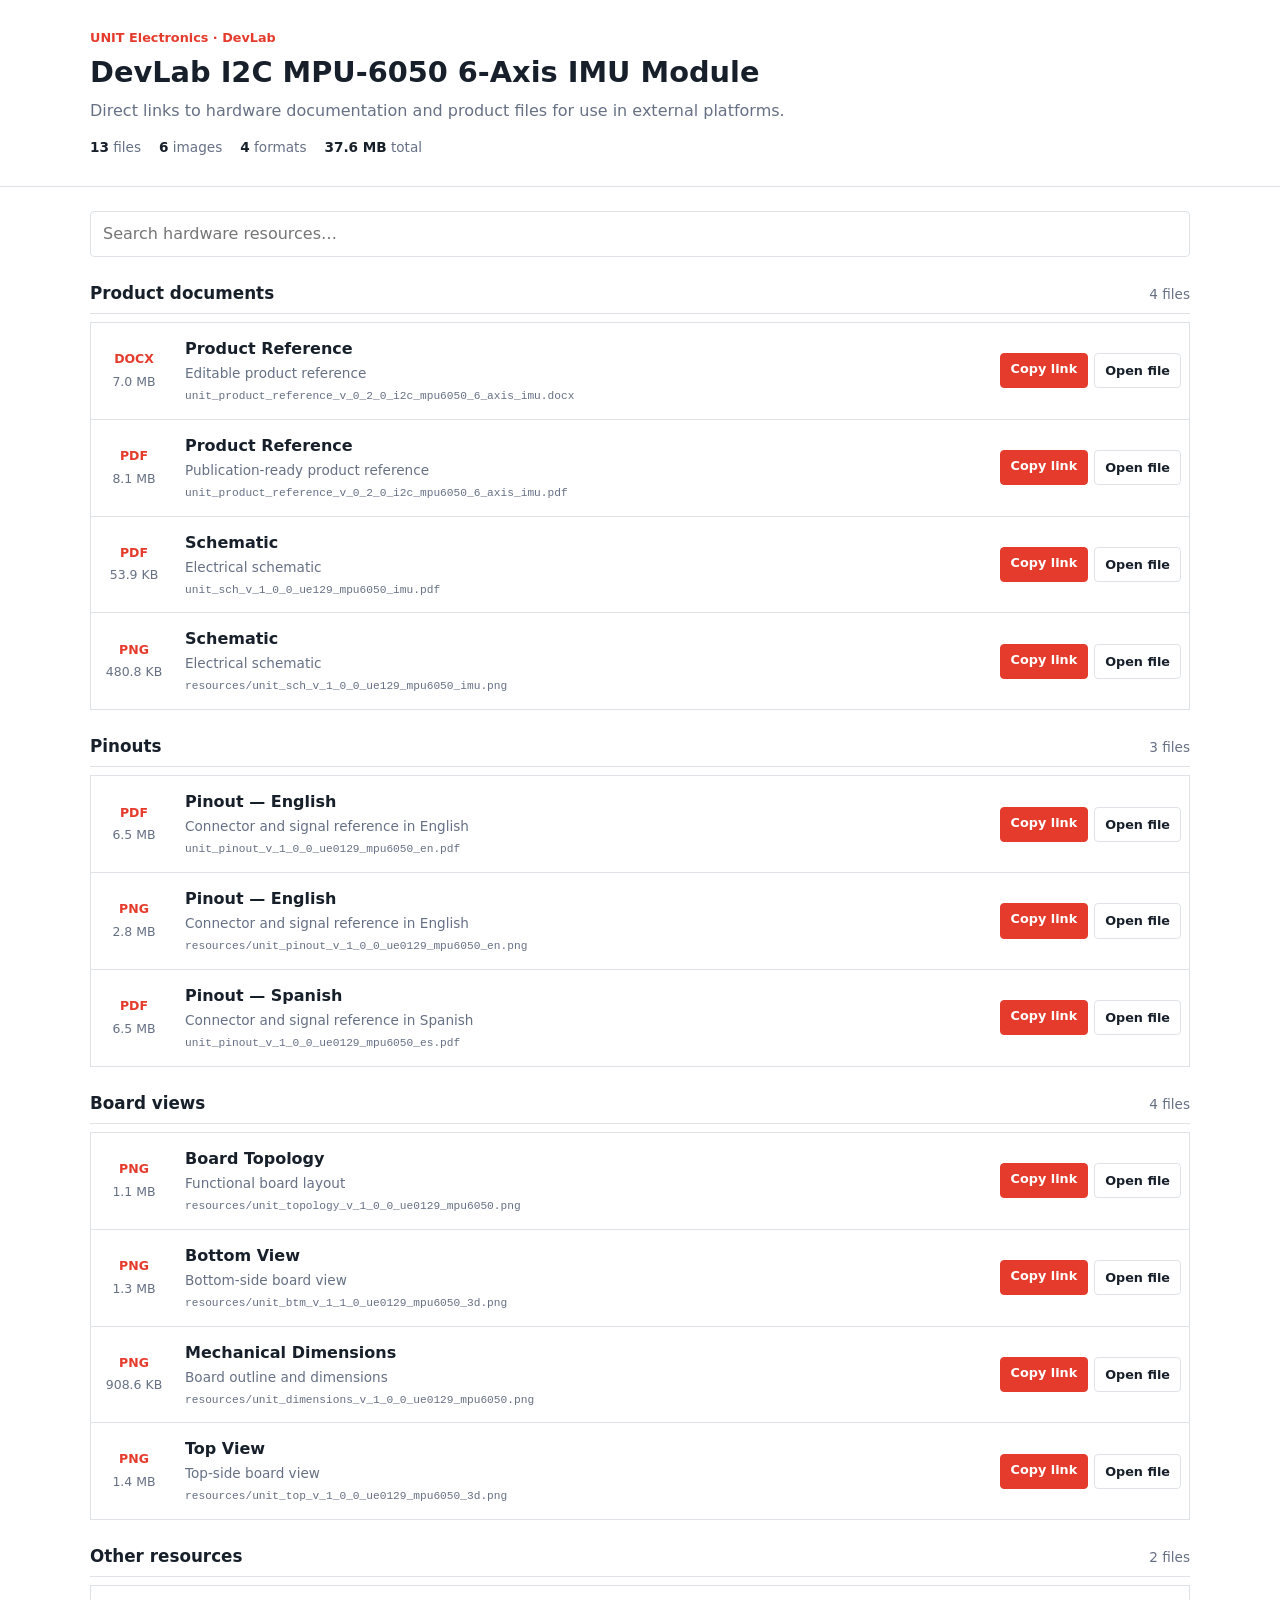
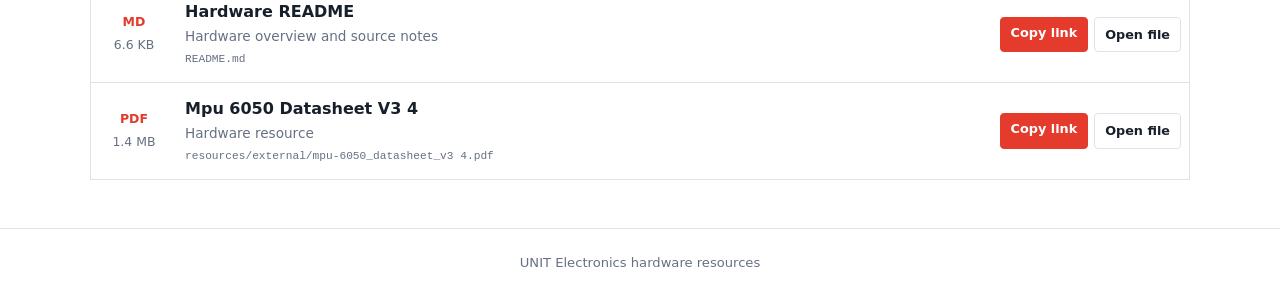
==== docs/index.html @ fb1d8a58 "Auto-update hardware documentation [skip ci]" ====
<!DOCTYPE html>
<html lang="en">
<head>
  <base href="hardware/">
  <meta charset="UTF-8">
  <meta name="viewport" content="width=device-width, initial-scale=1.0">
  <meta name="description" content="DevLab I2C MPU-6050 6-Axis IMU Module hardware documentation and downloads">
  <title>DevLab I2C MPU-6050 6-Axis IMU Module | Hardware Resources</title>
  <style>
    :root {
      --ink: #17202a;
      --muted: #667085;
      --line: #dfe3e8;
      --brand: #e53b2c;
    }
    * { box-sizing: border-box; }
    body {
      margin: 0;
      color: var(--ink);
      font: 16px/1.5 Inter, ui-sans-serif, system-ui, -apple-system, sans-serif;
    }
    .site-header { border-bottom: 1px solid var(--line); }
    .header-content, main {
      width: min(1100px, calc(100% - 32px));
      margin: 0 auto;
    }
    .header-content { padding: 28px 0; }
    .eyebrow {
      margin: 0 0 4px;
      color: var(--brand);
      font-size: .8rem;
      font-weight: 700;
    }
    h1 { margin: 0; font-size: 1.8rem; }
    .subtitle { margin: 5px 0 0; color: var(--muted); }
    .summary {
      display: flex;
      flex-wrap: wrap;
      gap: 18px;
      margin-top: 14px;
      color: var(--muted);
      font-size: .85rem;
    }
    .summary strong { color: var(--ink); }
    main { padding: 24px 0 48px; }
    .toolbar { margin-bottom: 24px; }
    .search {
      width: 100%;
      padding: 10px 12px;
      border: 1px solid var(--line);
      border-radius: 4px;
      color: var(--ink);
      font: inherit;
    }
    .search:focus { outline: 2px solid #f6c4bf; border-color: var(--brand); }
    .resource-section { margin-top: 24px; }
    .section-heading {
      display: flex;
      align-items: baseline;
      justify-content: space-between;
      margin-bottom: 8px;
      border-bottom: 1px solid var(--line);
    }
    .section-heading h2 { margin: 0 0 7px; font-size: 1.05rem; }
    .section-heading span { color: var(--muted); font-size: .85rem; }
    .resource-list { border-top: 1px solid var(--line); }
    .resource-item {
      display: grid;
      grid-template-columns: 70px minmax(0, 1fr) auto;
      align-items: center;
      gap: 16px;
      padding: 14px 8px;
      border: 1px solid var(--line);
      border-top: 0;
    }
    .file-meta { display: grid; gap: 4px; text-align: center; }
    .file-type {
      color: var(--brand);
      font-size: .78rem;
    }
    .file-size { color: var(--muted); font-size: .78rem; }
    .resource-details { min-width: 0; }
    .resource-item h3 { margin: 0; font-size: 1rem; }
    .resource-item p {
      display: inline;
      margin: 0 8px 0 0;
      color: var(--muted);
      font-size: .85rem;
    }
    .resource-item code {
      display: block;
      overflow: hidden;
      margin-top: 3px;
      color: var(--muted);
      font-size: .7rem;
      text-overflow: ellipsis;
      white-space: nowrap;
    }
    .actions { display: flex; gap: 6px; }
    .button {
      display: inline-flex;
      justify-content: center;
      padding: 7px 10px;
      border: 1px solid var(--line);
      border-radius: 4px;
      color: var(--ink);
      background: #fff;
      cursor: pointer;
      text-decoration: none;
      font-size: .8rem;
      font-weight: 600;
      font-family: inherit;
    }
    .button:hover { border-color: #aeb4bd; }
    .button.primary { color: #fff; border-color: var(--brand); background: var(--brand); }
    .empty-state { display: none; padding: 32px 0; color: var(--muted); text-align: center; }
    footer { padding: 24px 16px; border-top: 1px solid var(--line); color: var(--muted); text-align: center; font-size: .82rem; }
    [hidden] { display: none !important; }
    .visually-hidden {
      position: absolute;
      width: 1px;
      height: 1px;
      padding: 0;
      margin: -1px;
      overflow: hidden;
      clip: rect(0, 0, 0, 0);
      white-space: nowrap;
      border: 0;
    }
    @media (max-width: 680px) {
      .resource-item { grid-template-columns: 52px minmax(0, 1fr); }
      .actions { grid-column: 1 / -1; padding-left: 68px; }
    }
  </style>
</head>
<body>
  <header class="site-header">
    <div class="header-content">
      <p class="eyebrow">UNIT Electronics · DevLab</p>
      <h1>DevLab I2C MPU-6050 6-Axis IMU Module</h1>
      <p class="subtitle">Direct links to hardware documentation and product files for use in external platforms.</p>
      <div class="summary" aria-label="Resource summary">
        <span><strong>13</strong> files</span>
        <span><strong>6</strong> images</span>
        <span><strong>4</strong> formats</span>
        <span><strong>37.6 MB</strong> total</span>
      </div>
    </div>
  </header>
  <main>
    <div class="toolbar">
      <label for="resource-search" class="visually-hidden">Search hardware resources</label>
      <input id="resource-search" class="search" type="search" placeholder="Search hardware resources…" autocomplete="off">
    </div>

      <section class="resource-section">
        <div class="section-heading">
          <h2>Product documents</h2>
          <span>4 files</span>
        </div>
        <div class="resource-list">
        <article class="resource-item" data-search="product reference unit_product_reference_v_0_2_0_i2c_mpu6050_6_axis_imu.docx editable product reference">
          <div class="file-meta">
            <strong class="file-type">DOCX</strong>
            <span class="file-size">7.0 MB</span>
          </div>
          <div class="resource-details">
            <h3>Product Reference</h3>
            <p>Editable product reference</p>
            <code title="unit_product_reference_v_0_2_0_i2c_mpu6050_6_axis_imu.docx">unit_product_reference_v_0_2_0_i2c_mpu6050_6_axis_imu.docx</code>
          </div>
          <div class="actions">
            <button class="button primary copy-link" type="button" data-url="unit_product_reference_v_0_2_0_i2c_mpu6050_6_axis_imu.docx">Copy link</button>
            <a class="button" href="unit_product_reference_v_0_2_0_i2c_mpu6050_6_axis_imu.docx" target="_blank" rel="noopener">Open file</a>
          </div>
        </article>

        <article class="resource-item" data-search="product reference unit_product_reference_v_0_2_0_i2c_mpu6050_6_axis_imu.pdf publication-ready product reference">
          <div class="file-meta">
            <strong class="file-type">PDF</strong>
            <span class="file-size">8.1 MB</span>
          </div>
          <div class="resource-details">
            <h3>Product Reference</h3>
            <p>Publication-ready product reference</p>
            <code title="unit_product_reference_v_0_2_0_i2c_mpu6050_6_axis_imu.pdf">unit_product_reference_v_0_2_0_i2c_mpu6050_6_axis_imu.pdf</code>
          </div>
          <div class="actions">
            <button class="button primary copy-link" type="button" data-url="unit_product_reference_v_0_2_0_i2c_mpu6050_6_axis_imu.pdf">Copy link</button>
            <a class="button" href="unit_product_reference_v_0_2_0_i2c_mpu6050_6_axis_imu.pdf" target="_blank" rel="noopener">Open file</a>
          </div>
        </article>

        <article class="resource-item" data-search="schematic unit_sch_v_1_0_0_ue129_mpu6050_imu.pdf electrical schematic">
          <div class="file-meta">
            <strong class="file-type">PDF</strong>
            <span class="file-size">53.9 KB</span>
          </div>
          <div class="resource-details">
            <h3>Schematic</h3>
            <p>Electrical schematic</p>
            <code title="unit_sch_v_1_0_0_ue129_mpu6050_imu.pdf">unit_sch_v_1_0_0_ue129_mpu6050_imu.pdf</code>
          </div>
          <div class="actions">
            <button class="button primary copy-link" type="button" data-url="unit_sch_v_1_0_0_ue129_mpu6050_imu.pdf">Copy link</button>
            <a class="button" href="unit_sch_v_1_0_0_ue129_mpu6050_imu.pdf" target="_blank" rel="noopener">Open file</a>
          </div>
        </article>

        <article class="resource-item" data-search="schematic resources/unit_sch_v_1_0_0_ue129_mpu6050_imu.png electrical schematic">
          <div class="file-meta">
            <strong class="file-type">PNG</strong>
            <span class="file-size">480.8 KB</span>
          </div>
          <div class="resource-details">
            <h3>Schematic</h3>
            <p>Electrical schematic</p>
            <code title="resources/unit_sch_v_1_0_0_ue129_mpu6050_imu.png">resources/unit_sch_v_1_0_0_ue129_mpu6050_imu.png</code>
          </div>
          <div class="actions">
            <button class="button primary copy-link" type="button" data-url="resources/unit_sch_v_1_0_0_ue129_mpu6050_imu.png">Copy link</button>
            <a class="button" href="resources/unit_sch_v_1_0_0_ue129_mpu6050_imu.png" target="_blank" rel="noopener">Open file</a>
          </div>
        </article>
        </div>
      </section>
      <section class="resource-section">
        <div class="section-heading">
          <h2>Pinouts</h2>
          <span>3 files</span>
        </div>
        <div class="resource-list">
        <article class="resource-item" data-search="pinout — english unit_pinout_v_1_0_0_ue0129_mpu6050_en.pdf connector and signal reference in english">
          <div class="file-meta">
            <strong class="file-type">PDF</strong>
            <span class="file-size">6.5 MB</span>
          </div>
          <div class="resource-details">
            <h3>Pinout — English</h3>
            <p>Connector and signal reference in English</p>
            <code title="unit_pinout_v_1_0_0_ue0129_mpu6050_en.pdf">unit_pinout_v_1_0_0_ue0129_mpu6050_en.pdf</code>
          </div>
          <div class="actions">
            <button class="button primary copy-link" type="button" data-url="unit_pinout_v_1_0_0_ue0129_mpu6050_en.pdf">Copy link</button>
            <a class="button" href="unit_pinout_v_1_0_0_ue0129_mpu6050_en.pdf" target="_blank" rel="noopener">Open file</a>
          </div>
        </article>

        <article class="resource-item" data-search="pinout — english resources/unit_pinout_v_1_0_0_ue0129_mpu6050_en.png connector and signal reference in english">
          <div class="file-meta">
            <strong class="file-type">PNG</strong>
            <span class="file-size">2.8 MB</span>
          </div>
          <div class="resource-details">
            <h3>Pinout — English</h3>
            <p>Connector and signal reference in English</p>
            <code title="resources/unit_pinout_v_1_0_0_ue0129_mpu6050_en.png">resources/unit_pinout_v_1_0_0_ue0129_mpu6050_en.png</code>
          </div>
          <div class="actions">
            <button class="button primary copy-link" type="button" data-url="resources/unit_pinout_v_1_0_0_ue0129_mpu6050_en.png">Copy link</button>
            <a class="button" href="resources/unit_pinout_v_1_0_0_ue0129_mpu6050_en.png" target="_blank" rel="noopener">Open file</a>
          </div>
        </article>

        <article class="resource-item" data-search="pinout — spanish unit_pinout_v_1_0_0_ue0129_mpu6050_es.pdf connector and signal reference in spanish">
          <div class="file-meta">
            <strong class="file-type">PDF</strong>
            <span class="file-size">6.5 MB</span>
          </div>
          <div class="resource-details">
            <h3>Pinout — Spanish</h3>
            <p>Connector and signal reference in Spanish</p>
            <code title="unit_pinout_v_1_0_0_ue0129_mpu6050_es.pdf">unit_pinout_v_1_0_0_ue0129_mpu6050_es.pdf</code>
          </div>
          <div class="actions">
            <button class="button primary copy-link" type="button" data-url="unit_pinout_v_1_0_0_ue0129_mpu6050_es.pdf">Copy link</button>
            <a class="button" href="unit_pinout_v_1_0_0_ue0129_mpu6050_es.pdf" target="_blank" rel="noopener">Open file</a>
          </div>
        </article>
        </div>
      </section>
      <section class="resource-section">
        <div class="section-heading">
          <h2>Board views</h2>
          <span>4 files</span>
        </div>
        <div class="resource-list">
        <article class="resource-item" data-search="board topology resources/unit_topology_v_1_0_0_ue0129_mpu6050.png functional board layout">
          <div class="file-meta">
            <strong class="file-type">PNG</strong>
            <span class="file-size">1.1 MB</span>
          </div>
          <div class="resource-details">
            <h3>Board Topology</h3>
            <p>Functional board layout</p>
            <code title="resources/unit_topology_v_1_0_0_ue0129_mpu6050.png">resources/unit_topology_v_1_0_0_ue0129_mpu6050.png</code>
          </div>
          <div class="actions">
            <button class="button primary copy-link" type="button" data-url="resources/unit_topology_v_1_0_0_ue0129_mpu6050.png">Copy link</button>
            <a class="button" href="resources/unit_topology_v_1_0_0_ue0129_mpu6050.png" target="_blank" rel="noopener">Open file</a>
          </div>
        </article>

        <article class="resource-item" data-search="bottom view resources/unit_btm_v_1_1_0_ue0129_mpu6050_3d.png bottom-side board view">
          <div class="file-meta">
            <strong class="file-type">PNG</strong>
            <span class="file-size">1.3 MB</span>
          </div>
          <div class="resource-details">
            <h3>Bottom View</h3>
            <p>Bottom-side board view</p>
            <code title="resources/unit_btm_v_1_1_0_ue0129_mpu6050_3d.png">resources/unit_btm_v_1_1_0_ue0129_mpu6050_3d.png</code>
          </div>
          <div class="actions">
            <button class="button primary copy-link" type="button" data-url="resources/unit_btm_v_1_1_0_ue0129_mpu6050_3d.png">Copy link</button>
            <a class="button" href="resources/unit_btm_v_1_1_0_ue0129_mpu6050_3d.png" target="_blank" rel="noopener">Open file</a>
          </div>
        </article>

        <article class="resource-item" data-search="mechanical dimensions resources/unit_dimensions_v_1_0_0_ue0129_mpu6050.png board outline and dimensions">
          <div class="file-meta">
            <strong class="file-type">PNG</strong>
            <span class="file-size">908.6 KB</span>
          </div>
          <div class="resource-details">
            <h3>Mechanical Dimensions</h3>
            <p>Board outline and dimensions</p>
            <code title="resources/unit_dimensions_v_1_0_0_ue0129_mpu6050.png">resources/unit_dimensions_v_1_0_0_ue0129_mpu6050.png</code>
          </div>
          <div class="actions">
            <button class="button primary copy-link" type="button" data-url="resources/unit_dimensions_v_1_0_0_ue0129_mpu6050.png">Copy link</button>
            <a class="button" href="resources/unit_dimensions_v_1_0_0_ue0129_mpu6050.png" target="_blank" rel="noopener">Open file</a>
          </div>
        </article>

        <article class="resource-item" data-search="top view resources/unit_top_v_1_0_0_ue0129_mpu6050_3d.png top-side board view">
          <div class="file-meta">
            <strong class="file-type">PNG</strong>
            <span class="file-size">1.4 MB</span>
          </div>
          <div class="resource-details">
            <h3>Top View</h3>
            <p>Top-side board view</p>
            <code title="resources/unit_top_v_1_0_0_ue0129_mpu6050_3d.png">resources/unit_top_v_1_0_0_ue0129_mpu6050_3d.png</code>
          </div>
          <div class="actions">
            <button class="button primary copy-link" type="button" data-url="resources/unit_top_v_1_0_0_ue0129_mpu6050_3d.png">Copy link</button>
            <a class="button" href="resources/unit_top_v_1_0_0_ue0129_mpu6050_3d.png" target="_blank" rel="noopener">Open file</a>
          </div>
        </article>
        </div>
      </section>
      <section class="resource-section">
        <div class="section-heading">
          <h2>Other resources</h2>
          <span>2 files</span>
        </div>
        <div class="resource-list">
        <article class="resource-item" data-search="hardware readme readme.md hardware overview and source notes">
          <div class="file-meta">
            <strong class="file-type">MD</strong>
            <span class="file-size">6.6 KB</span>
          </div>
          <div class="resource-details">
            <h3>Hardware README</h3>
            <p>Hardware overview and source notes</p>
            <code title="README.md">README.md</code>
          </div>
          <div class="actions">
            <button class="button primary copy-link" type="button" data-url="README.md">Copy link</button>
            <a class="button" href="README.md" target="_blank" rel="noopener">Open file</a>
          </div>
        </article>

        <article class="resource-item" data-search="mpu 6050 datasheet v3 4 resources/external/mpu-6050_datasheet_v3 4.pdf hardware resource">
          <div class="file-meta">
            <strong class="file-type">PDF</strong>
            <span class="file-size">1.4 MB</span>
          </div>
          <div class="resource-details">
            <h3>Mpu 6050 Datasheet V3 4</h3>
            <p>Hardware resource</p>
            <code title="resources/external/mpu-6050_datasheet_v3 4.pdf">resources/external/mpu-6050_datasheet_v3 4.pdf</code>
          </div>
          <div class="actions">
            <button class="button primary copy-link" type="button" data-url="resources/external/mpu-6050_datasheet_v3%204.pdf">Copy link</button>
            <a class="button" href="resources/external/mpu-6050_datasheet_v3%204.pdf" target="_blank" rel="noopener">Open file</a>
          </div>
        </article>
        </div>
      </section>
    <p id="empty-state" class="empty-state">No resources match your search.</p>
  </main>
  <footer>UNIT Electronics hardware resources</footer>
  <script>
    const search = document.getElementById('resource-search');
    const sections = [...document.querySelectorAll('.resource-section')];
    const emptyState = document.getElementById('empty-state');
    const copyText = async (text) => {
      try {
        await navigator.clipboard.writeText(text);
      } catch (error) {
        const input = document.createElement('textarea');
        input.value = text;
        input.style.position = 'fixed';
        input.style.opacity = '0';
        document.body.appendChild(input);
        input.select();
        document.execCommand('copy');
        input.remove();
      }
    };
    document.querySelectorAll('.copy-link').forEach((button) => {
      button.addEventListener('click', async () => {
        const absoluteUrl = new URL(button.dataset.url, document.baseURI).href;
        await copyText(absoluteUrl);
        const originalLabel = button.textContent;
        button.textContent = 'Copied';
        setTimeout(() => { button.textContent = originalLabel; }, 1600);
      });
    });
    search.addEventListener('input', () => {
      const query = search.value.trim().toLowerCase();
      let visibleCards = 0;
      sections.forEach((section) => {
        let sectionCards = 0;
        section.querySelectorAll('.resource-item').forEach((card) => {
          const match = card.dataset.search.includes(query);
          card.hidden = !match;
          sectionCards += Number(match);
        });
        section.hidden = sectionCards === 0;
        visibleCards += sectionCards;
      });
      emptyState.style.display = visibleCards ? 'none' : 'block';
    });
  </script>
</body>
</html>
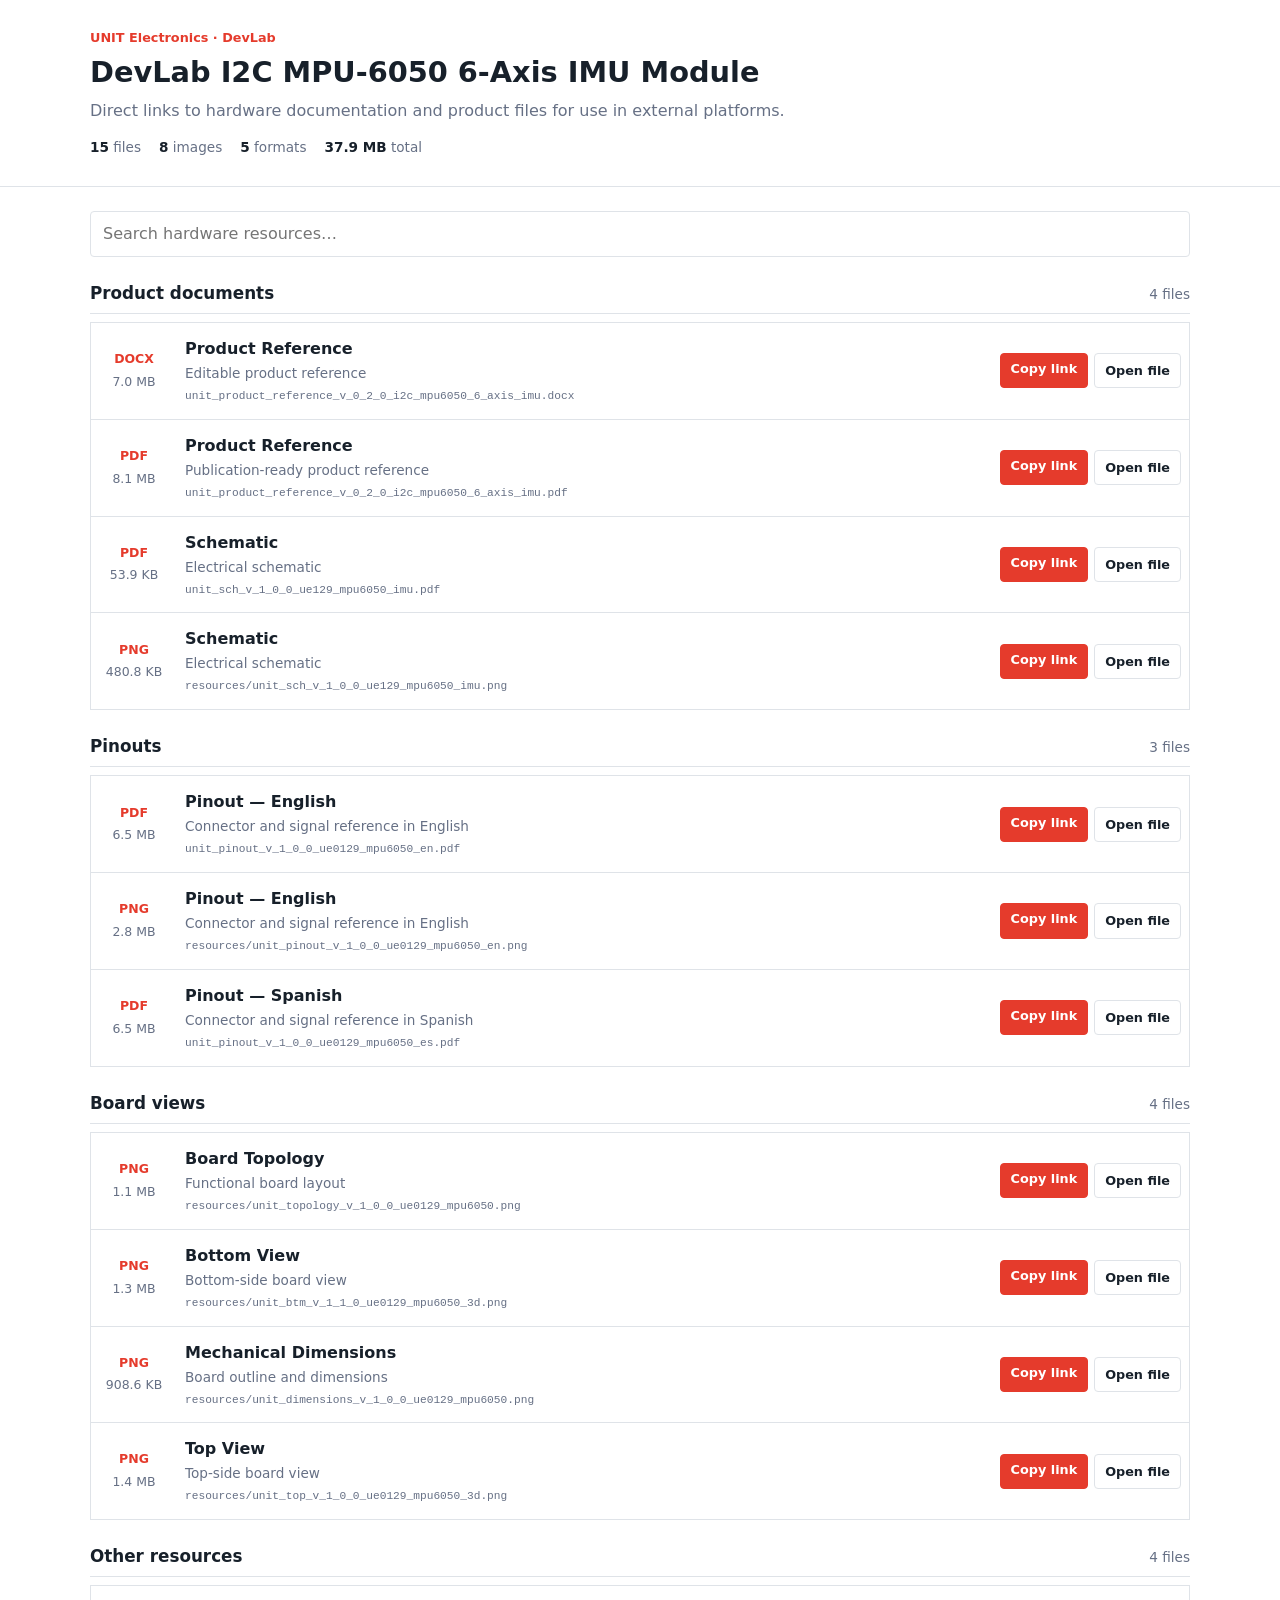
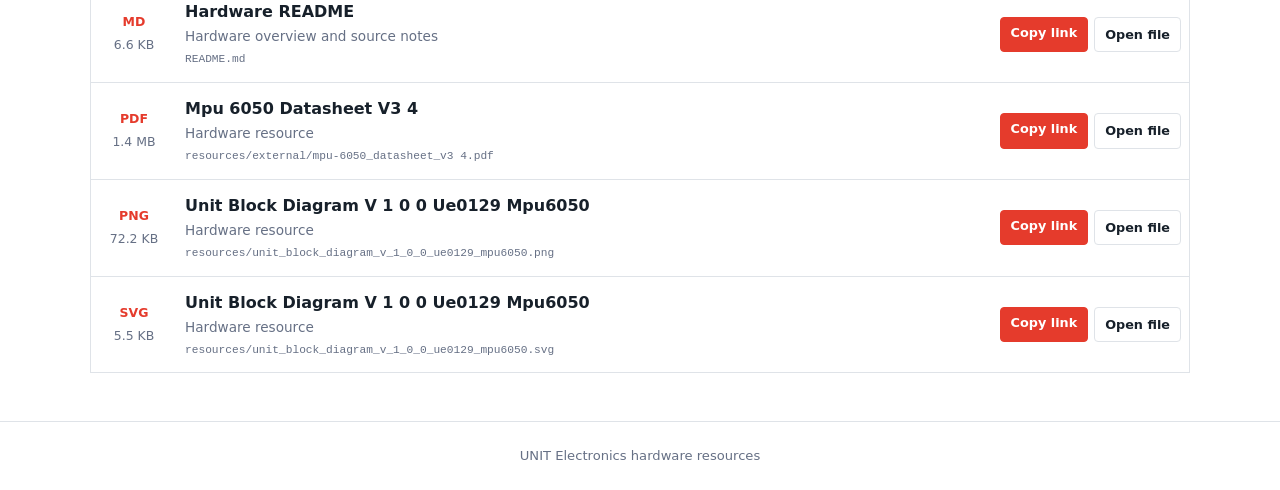
==== commit eeb06359: "Auto-update hardware documentation [skip ci]" ====
--- a/docs/index.html
+++ b/docs/index.html
@@ -140,10 +140,10 @@
       <h1>DevLab I2C MPU-6050 6-Axis IMU Module</h1>
       <p class="subtitle">Direct links to hardware documentation and product files for use in external platforms.</p>
       <div class="summary" aria-label="Resource summary">
-        <span><strong>13</strong> files</span>
-        <span><strong>6</strong> images</span>
-        <span><strong>4</strong> formats</span>
-        <span><strong>37.6 MB</strong> total</span>
+        <span><strong>15</strong> files</span>
+        <span><strong>8</strong> images</span>
+        <span><strong>5</strong> formats</span>
+        <span><strong>37.9 MB</strong> total</span>
       </div>
     </div>
   </header>
@@ -353,7 +353,7 @@
       <section class="resource-section">
         <div class="section-heading">
           <h2>Other resources</h2>
-          <span>2 files</span>
+          <span>4 files</span>
         </div>
         <div class="resource-list">
         <article class="resource-item" data-search="hardware readme readme.md hardware overview and source notes">
@@ -385,6 +385,38 @@
           <div class="actions">
             <button class="button primary copy-link" type="button" data-url="resources/external/mpu-6050_datasheet_v3%204.pdf">Copy link</button>
             <a class="button" href="resources/external/mpu-6050_datasheet_v3%204.pdf" target="_blank" rel="noopener">Open file</a>
+          </div>
+        </article>
+
+        <article class="resource-item" data-search="unit block diagram v 1 0 0 ue0129 mpu6050 resources/unit_block_diagram_v_1_0_0_ue0129_mpu6050.png hardware resource">
+          <div class="file-meta">
+            <strong class="file-type">PNG</strong>
+            <span class="file-size">72.2 KB</span>
+          </div>
+          <div class="resource-details">
+            <h3>Unit Block Diagram V 1 0 0 Ue0129 Mpu6050</h3>
+            <p>Hardware resource</p>
+            <code title="resources/unit_block_diagram_v_1_0_0_ue0129_mpu6050.png">resources/unit_block_diagram_v_1_0_0_ue0129_mpu6050.png</code>
+          </div>
+          <div class="actions">
+            <button class="button primary copy-link" type="button" data-url="resources/unit_block_diagram_v_1_0_0_ue0129_mpu6050.png">Copy link</button>
+            <a class="button" href="resources/unit_block_diagram_v_1_0_0_ue0129_mpu6050.png" target="_blank" rel="noopener">Open file</a>
+          </div>
+        </article>
+
+        <article class="resource-item" data-search="unit block diagram v 1 0 0 ue0129 mpu6050 resources/unit_block_diagram_v_1_0_0_ue0129_mpu6050.svg hardware resource">
+          <div class="file-meta">
+            <strong class="file-type">SVG</strong>
+            <span class="file-size">5.5 KB</span>
+          </div>
+          <div class="resource-details">
+            <h3>Unit Block Diagram V 1 0 0 Ue0129 Mpu6050</h3>
+            <p>Hardware resource</p>
+            <code title="resources/unit_block_diagram_v_1_0_0_ue0129_mpu6050.svg">resources/unit_block_diagram_v_1_0_0_ue0129_mpu6050.svg</code>
+          </div>
+          <div class="actions">
+            <button class="button primary copy-link" type="button" data-url="resources/unit_block_diagram_v_1_0_0_ue0129_mpu6050.svg">Copy link</button>
+            <a class="button" href="resources/unit_block_diagram_v_1_0_0_ue0129_mpu6050.svg" target="_blank" rel="noopener">Open file</a>
           </div>
         </article>
         </div>
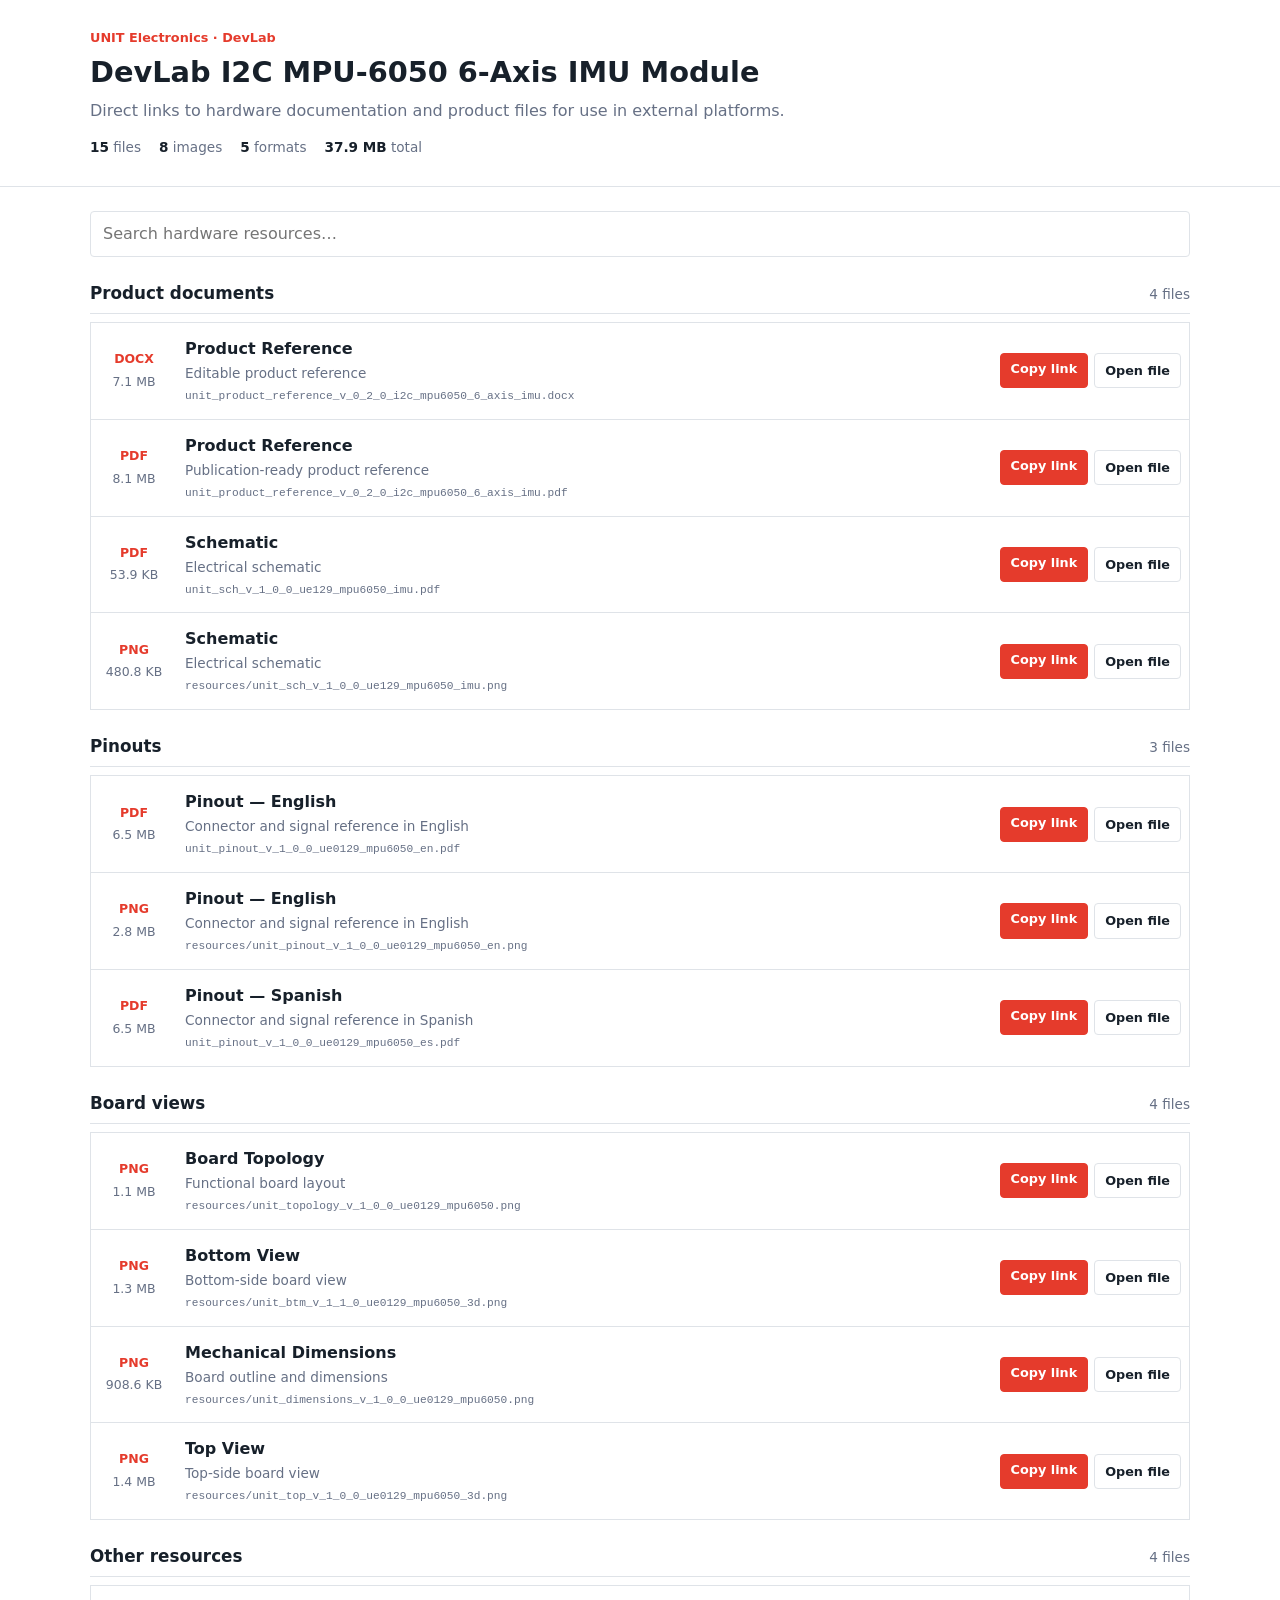
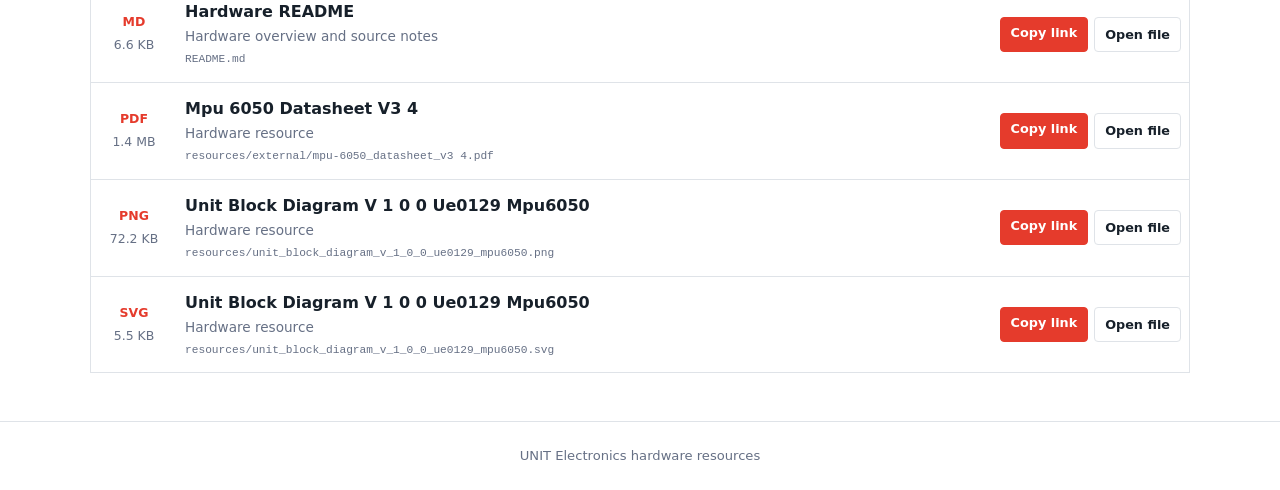
==== commit 531d1e74: "Auto-update hardware documentation [skip ci]" ====
--- a/docs/index.html
+++ b/docs/index.html
@@ -162,7 +162,7 @@
         <article class="resource-item" data-search="product reference unit_product_reference_v_0_2_0_i2c_mpu6050_6_axis_imu.docx editable product reference">
           <div class="file-meta">
             <strong class="file-type">DOCX</strong>
-            <span class="file-size">7.0 MB</span>
+            <span class="file-size">7.1 MB</span>
           </div>
           <div class="resource-details">
             <h3>Product Reference</h3>
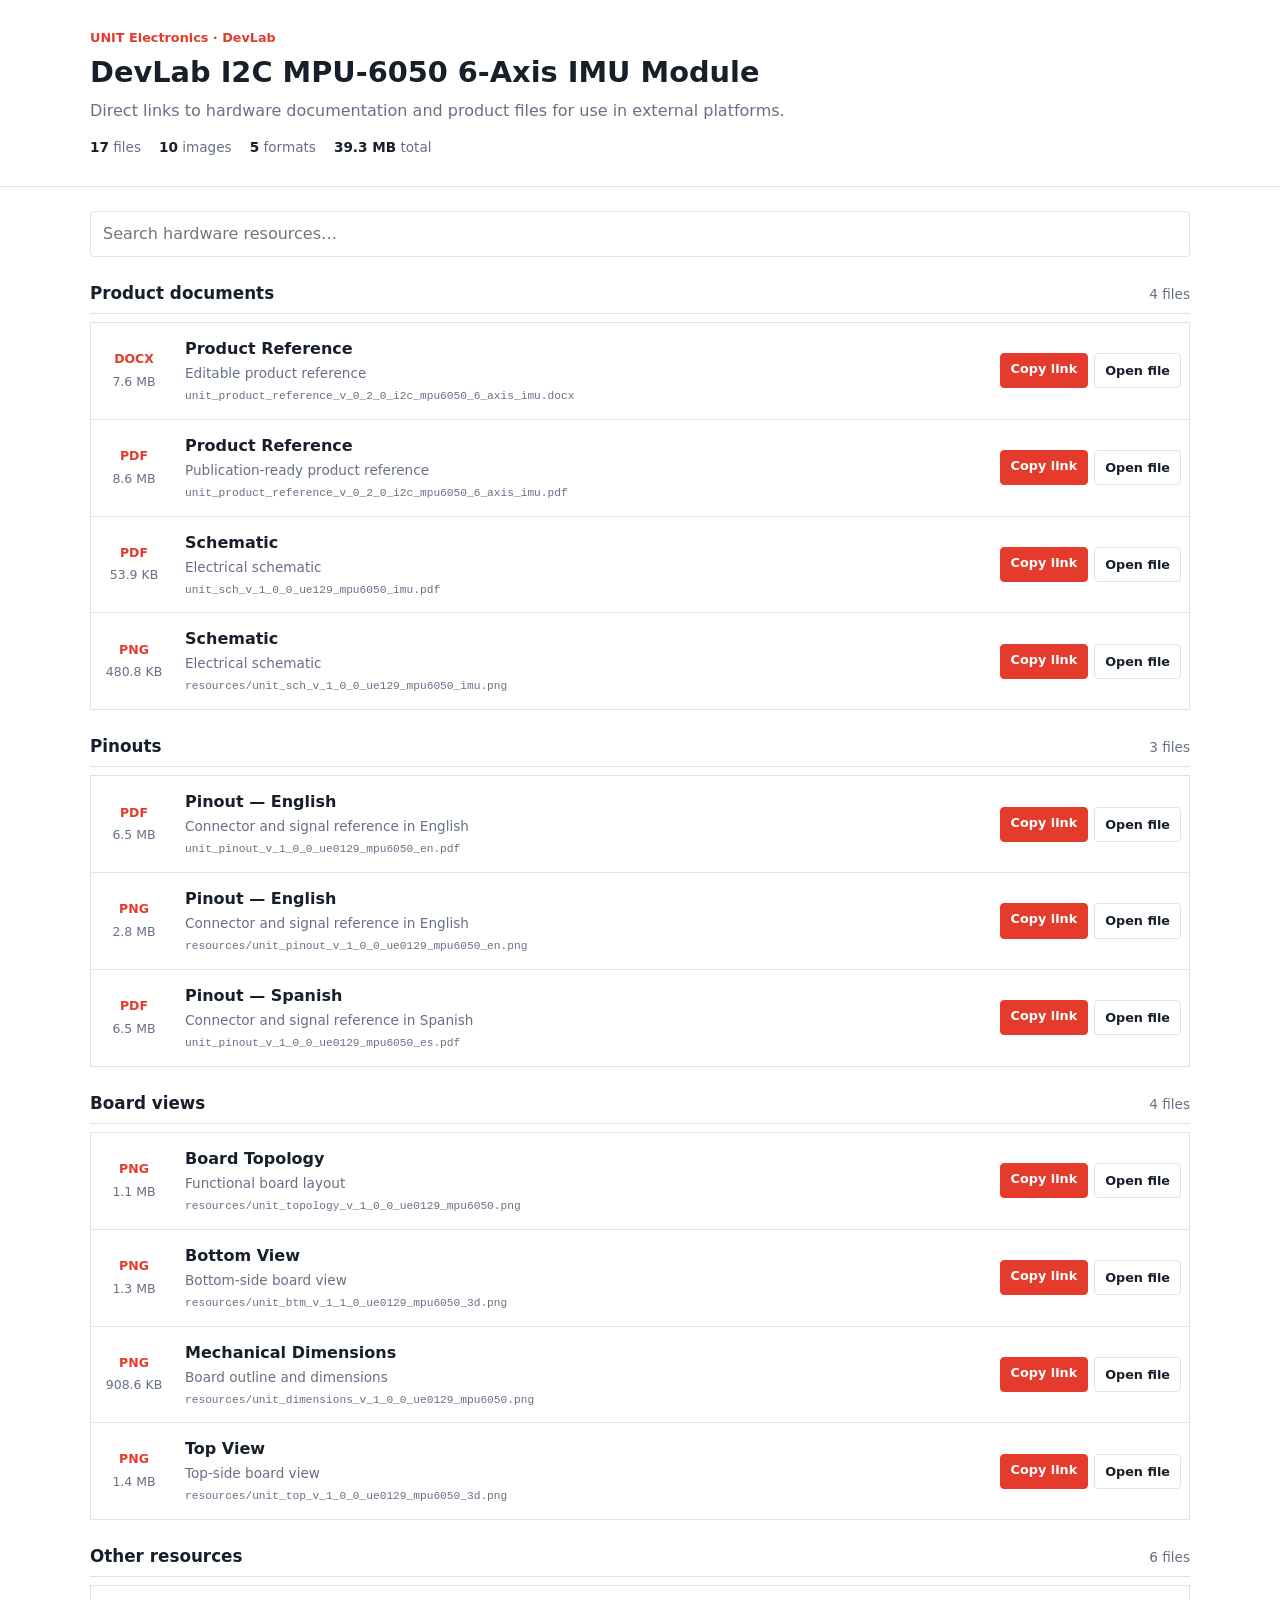
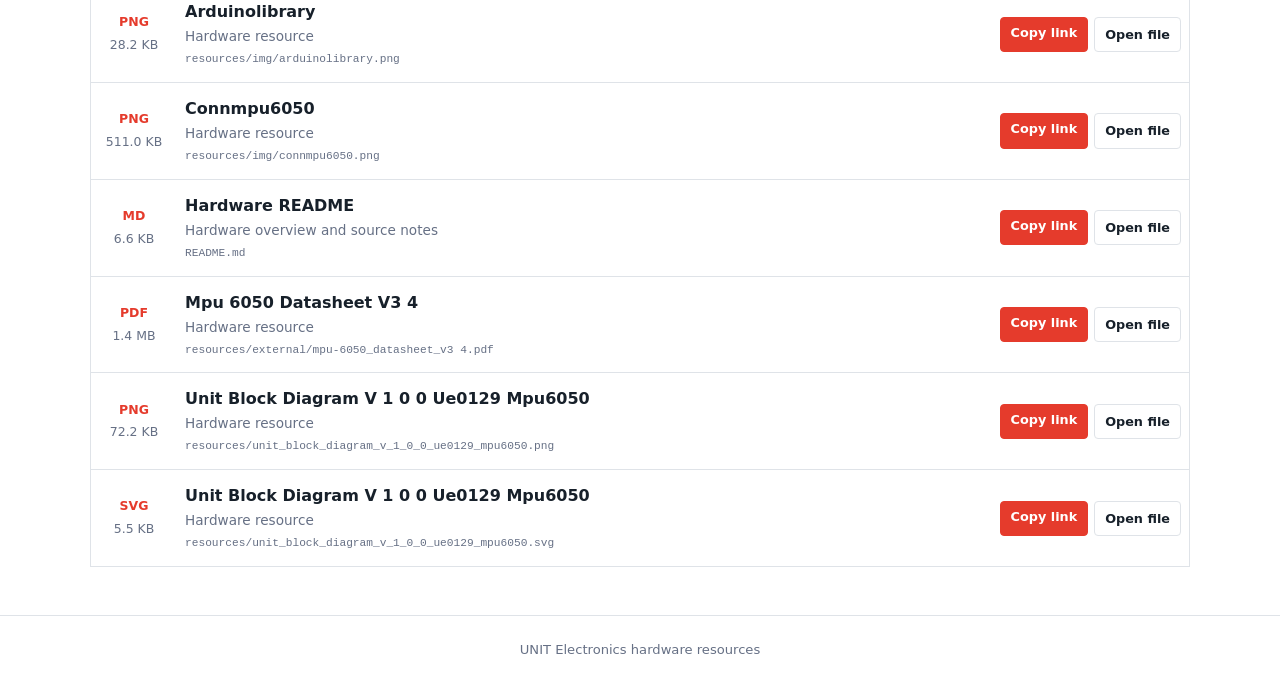
==== commit b06edef9: "Auto-update hardware documentation [skip ci]" ====
--- a/docs/index.html
+++ b/docs/index.html
@@ -140,10 +140,10 @@
       <h1>DevLab I2C MPU-6050 6-Axis IMU Module</h1>
       <p class="subtitle">Direct links to hardware documentation and product files for use in external platforms.</p>
       <div class="summary" aria-label="Resource summary">
-        <span><strong>15</strong> files</span>
-        <span><strong>8</strong> images</span>
+        <span><strong>17</strong> files</span>
+        <span><strong>10</strong> images</span>
         <span><strong>5</strong> formats</span>
-        <span><strong>37.9 MB</strong> total</span>
+        <span><strong>39.3 MB</strong> total</span>
       </div>
     </div>
   </header>
@@ -162,7 +162,7 @@
         <article class="resource-item" data-search="product reference unit_product_reference_v_0_2_0_i2c_mpu6050_6_axis_imu.docx editable product reference">
           <div class="file-meta">
             <strong class="file-type">DOCX</strong>
-            <span class="file-size">7.1 MB</span>
+            <span class="file-size">7.6 MB</span>
           </div>
           <div class="resource-details">
             <h3>Product Reference</h3>
@@ -178,7 +178,7 @@
         <article class="resource-item" data-search="product reference unit_product_reference_v_0_2_0_i2c_mpu6050_6_axis_imu.pdf publication-ready product reference">
           <div class="file-meta">
             <strong class="file-type">PDF</strong>
-            <span class="file-size">8.1 MB</span>
+            <span class="file-size">8.6 MB</span>
           </div>
           <div class="resource-details">
             <h3>Product Reference</h3>
@@ -353,9 +353,41 @@
       <section class="resource-section">
         <div class="section-heading">
           <h2>Other resources</h2>
-          <span>4 files</span>
+          <span>6 files</span>
         </div>
         <div class="resource-list">
+        <article class="resource-item" data-search="arduinolibrary resources/img/arduinolibrary.png hardware resource">
+          <div class="file-meta">
+            <strong class="file-type">PNG</strong>
+            <span class="file-size">28.2 KB</span>
+          </div>
+          <div class="resource-details">
+            <h3>Arduinolibrary</h3>
+            <p>Hardware resource</p>
+            <code title="resources/img/arduinolibrary.png">resources/img/arduinolibrary.png</code>
+          </div>
+          <div class="actions">
+            <button class="button primary copy-link" type="button" data-url="resources/img/arduinolibrary.png">Copy link</button>
+            <a class="button" href="resources/img/arduinolibrary.png" target="_blank" rel="noopener">Open file</a>
+          </div>
+        </article>
+
+        <article class="resource-item" data-search="connmpu6050 resources/img/connmpu6050.png hardware resource">
+          <div class="file-meta">
+            <strong class="file-type">PNG</strong>
+            <span class="file-size">511.0 KB</span>
+          </div>
+          <div class="resource-details">
+            <h3>Connmpu6050</h3>
+            <p>Hardware resource</p>
+            <code title="resources/img/connmpu6050.png">resources/img/connmpu6050.png</code>
+          </div>
+          <div class="actions">
+            <button class="button primary copy-link" type="button" data-url="resources/img/connmpu6050.png">Copy link</button>
+            <a class="button" href="resources/img/connmpu6050.png" target="_blank" rel="noopener">Open file</a>
+          </div>
+        </article>
+
         <article class="resource-item" data-search="hardware readme readme.md hardware overview and source notes">
           <div class="file-meta">
             <strong class="file-type">MD</strong>
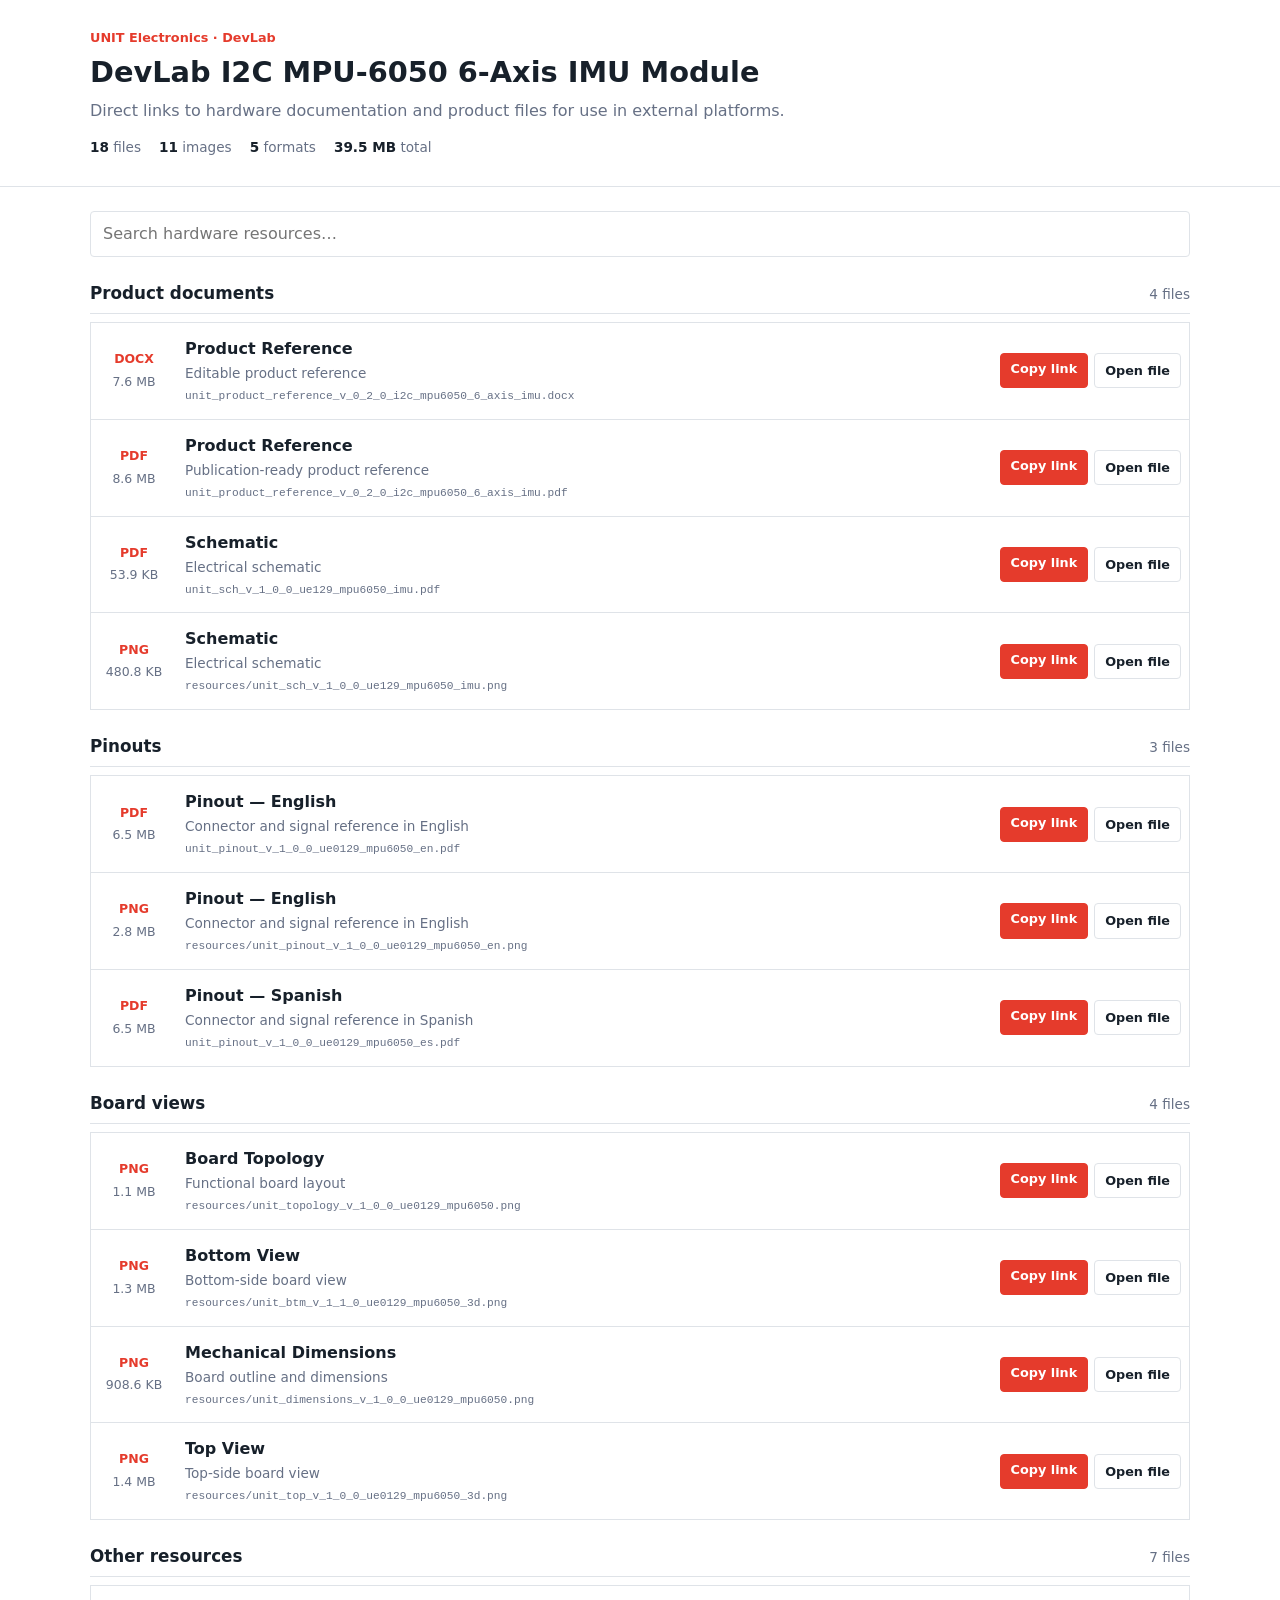
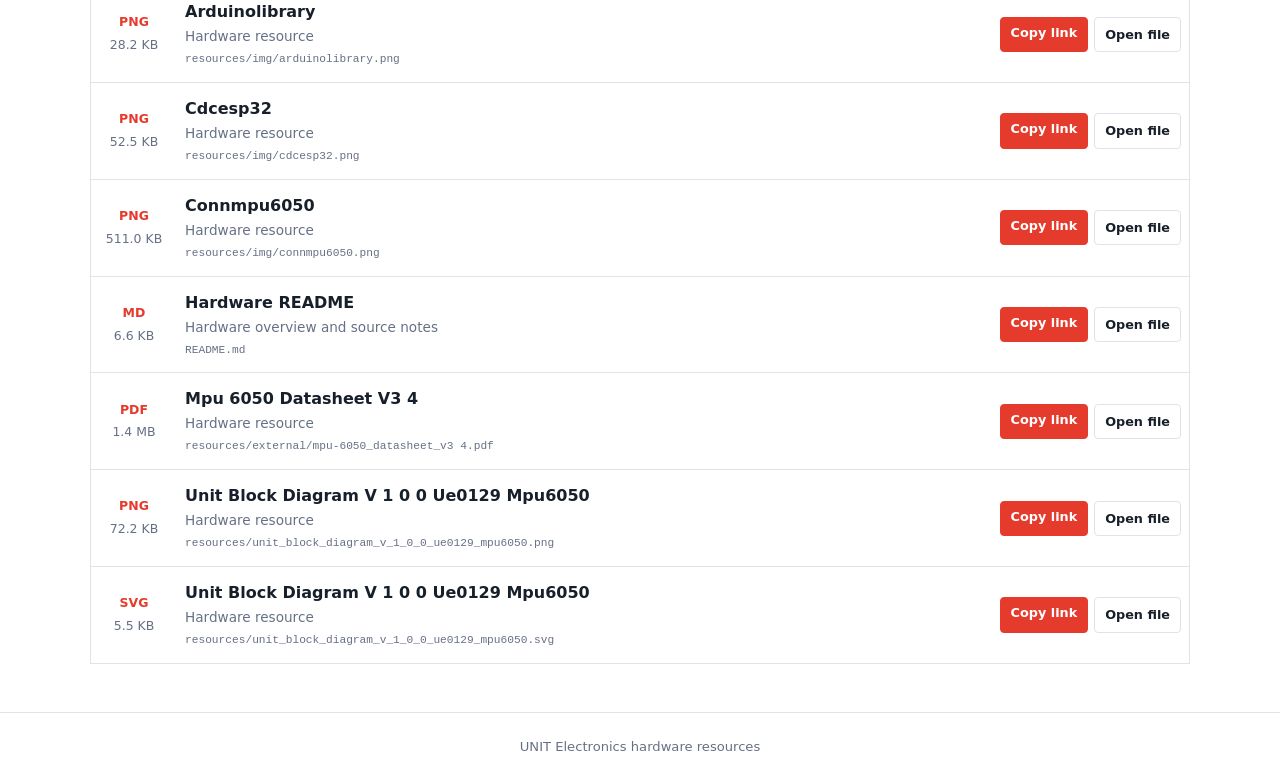
==== commit cd9a821a: "Auto-update hardware documentation [skip ci]" ====
--- a/docs/index.html
+++ b/docs/index.html
@@ -140,10 +140,10 @@
       <h1>DevLab I2C MPU-6050 6-Axis IMU Module</h1>
       <p class="subtitle">Direct links to hardware documentation and product files for use in external platforms.</p>
       <div class="summary" aria-label="Resource summary">
-        <span><strong>17</strong> files</span>
-        <span><strong>10</strong> images</span>
+        <span><strong>18</strong> files</span>
+        <span><strong>11</strong> images</span>
         <span><strong>5</strong> formats</span>
-        <span><strong>39.3 MB</strong> total</span>
+        <span><strong>39.5 MB</strong> total</span>
       </div>
     </div>
   </header>
@@ -353,7 +353,7 @@
       <section class="resource-section">
         <div class="section-heading">
           <h2>Other resources</h2>
-          <span>6 files</span>
+          <span>7 files</span>
         </div>
         <div class="resource-list">
         <article class="resource-item" data-search="arduinolibrary resources/img/arduinolibrary.png hardware resource">
@@ -369,6 +369,22 @@
           <div class="actions">
             <button class="button primary copy-link" type="button" data-url="resources/img/arduinolibrary.png">Copy link</button>
             <a class="button" href="resources/img/arduinolibrary.png" target="_blank" rel="noopener">Open file</a>
+          </div>
+        </article>
+
+        <article class="resource-item" data-search="cdcesp32 resources/img/cdcesp32.png hardware resource">
+          <div class="file-meta">
+            <strong class="file-type">PNG</strong>
+            <span class="file-size">52.5 KB</span>
+          </div>
+          <div class="resource-details">
+            <h3>Cdcesp32</h3>
+            <p>Hardware resource</p>
+            <code title="resources/img/cdcesp32.png">resources/img/cdcesp32.png</code>
+          </div>
+          <div class="actions">
+            <button class="button primary copy-link" type="button" data-url="resources/img/cdcesp32.png">Copy link</button>
+            <a class="button" href="resources/img/cdcesp32.png" target="_blank" rel="noopener">Open file</a>
           </div>
         </article>
 
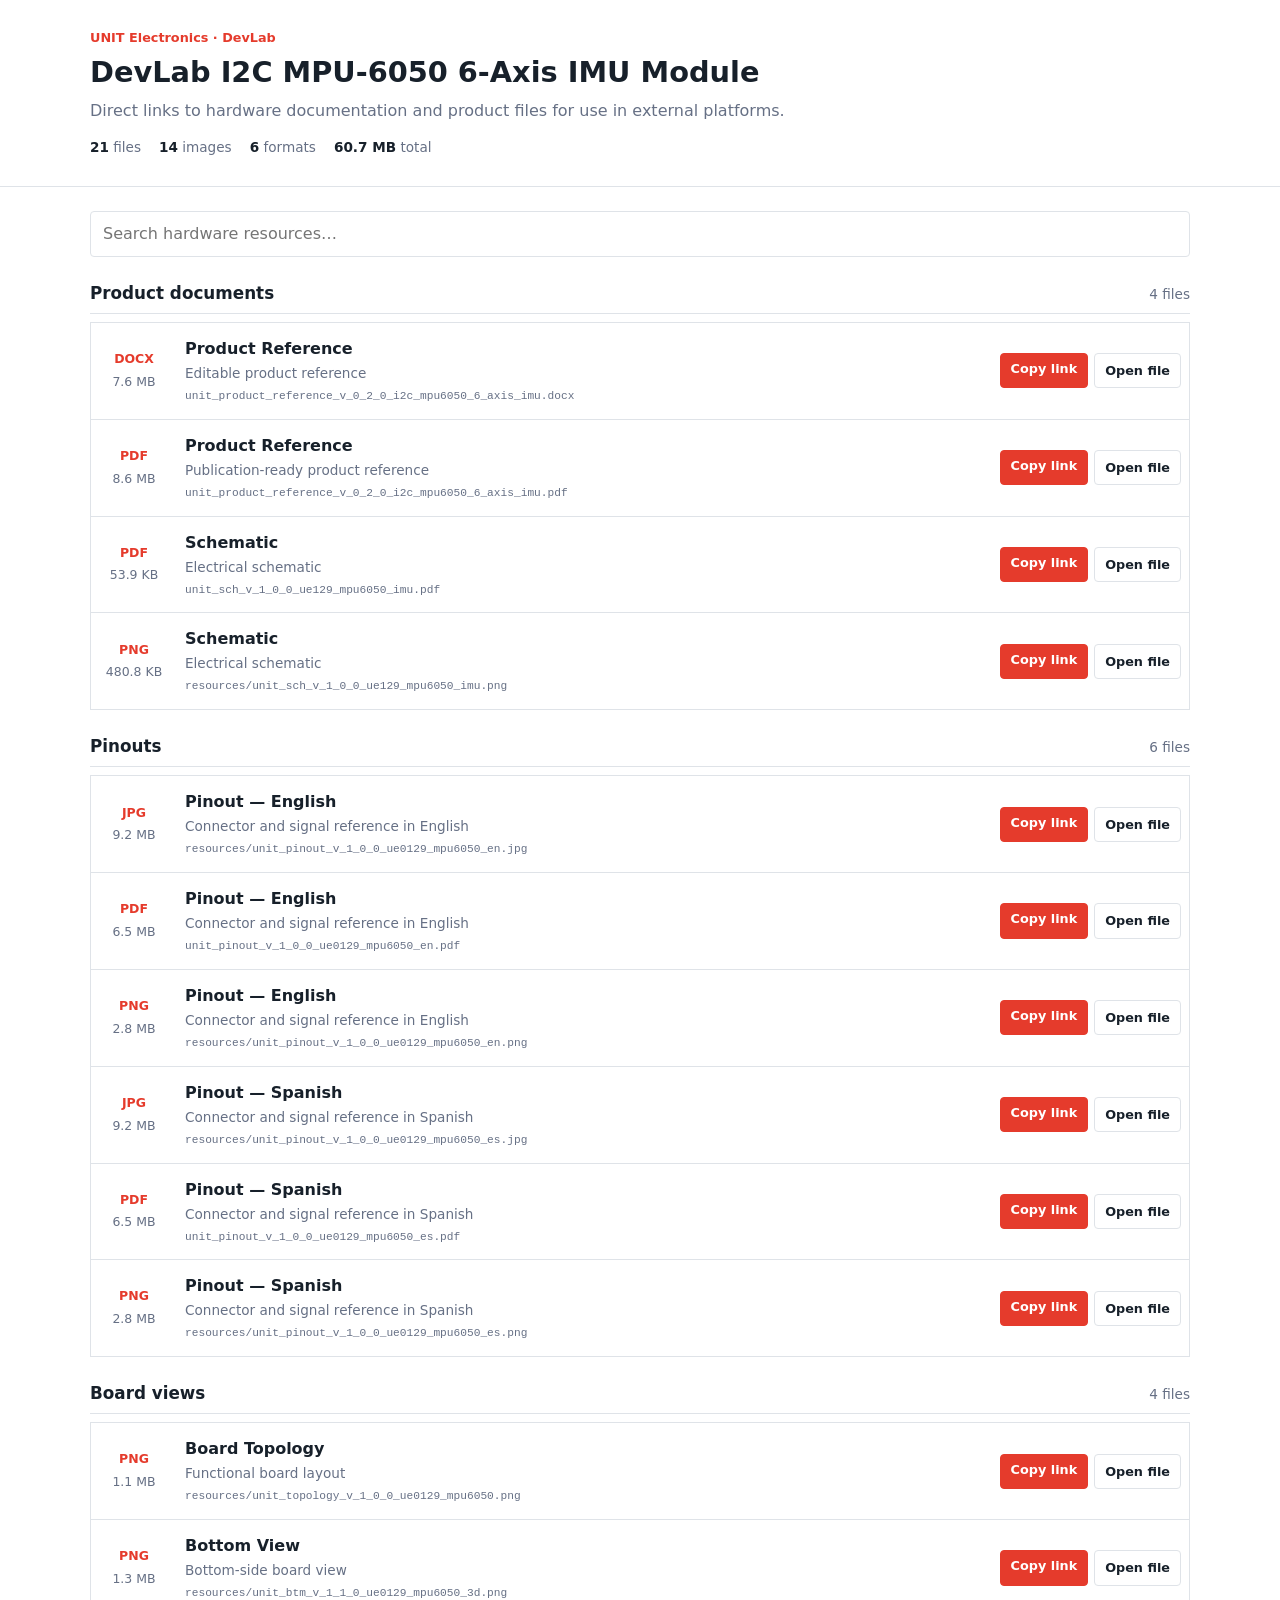
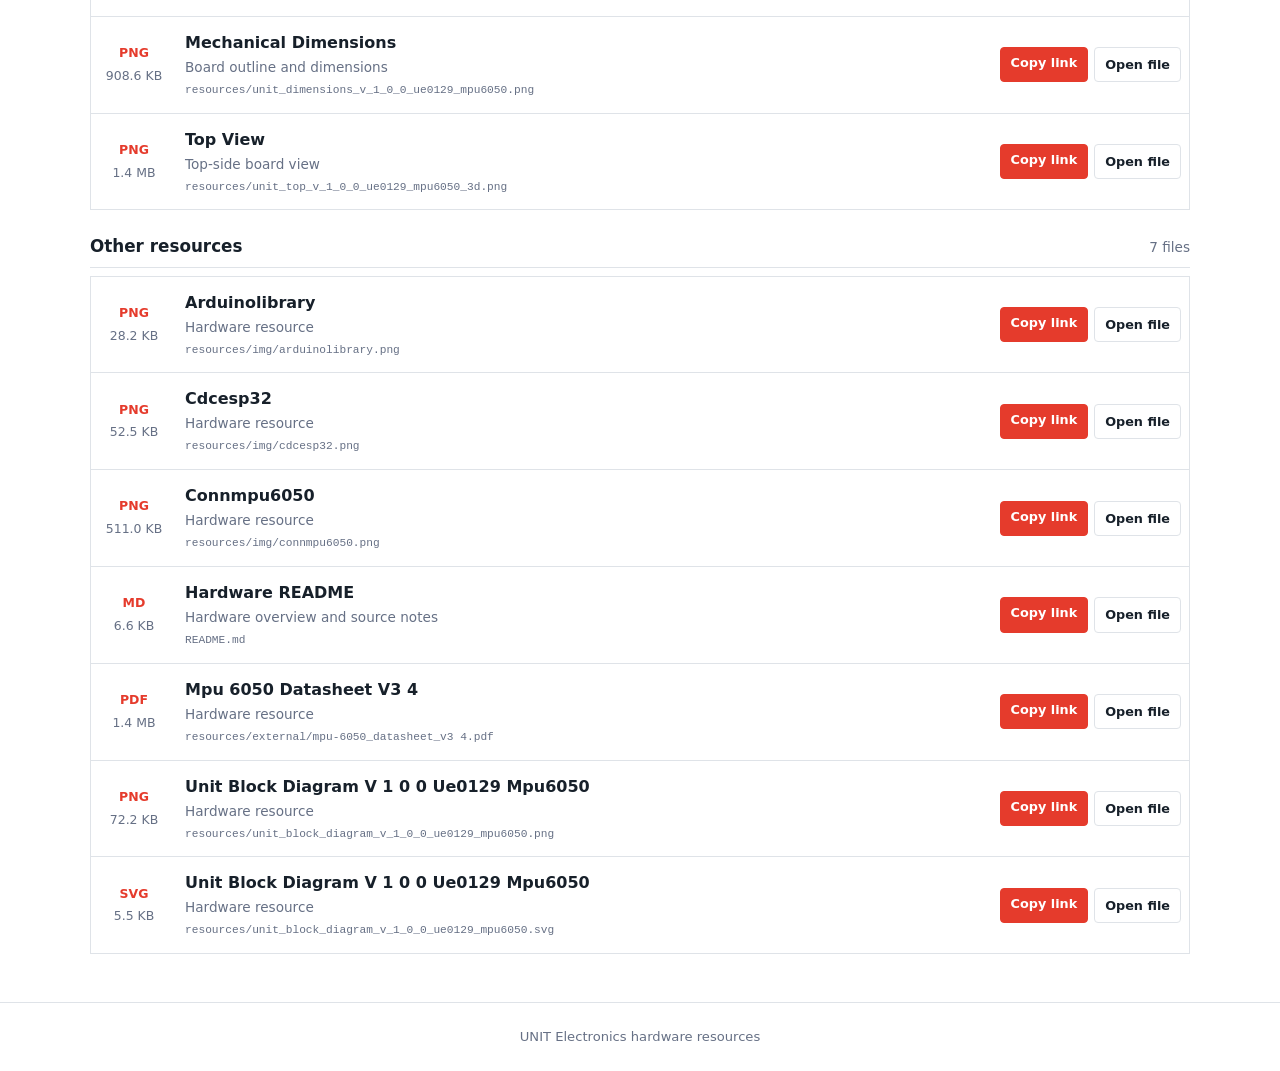
==== commit 8213c0fb: "Auto-update hardware documentation [skip ci]" ====
--- a/docs/index.html
+++ b/docs/index.html
@@ -140,10 +140,10 @@
       <h1>DevLab I2C MPU-6050 6-Axis IMU Module</h1>
       <p class="subtitle">Direct links to hardware documentation and product files for use in external platforms.</p>
       <div class="summary" aria-label="Resource summary">
-        <span><strong>18</strong> files</span>
-        <span><strong>11</strong> images</span>
-        <span><strong>5</strong> formats</span>
-        <span><strong>39.5 MB</strong> total</span>
+        <span><strong>21</strong> files</span>
+        <span><strong>14</strong> images</span>
+        <span><strong>6</strong> formats</span>
+        <span><strong>60.7 MB</strong> total</span>
       </div>
     </div>
   </header>
@@ -227,9 +227,25 @@
       <section class="resource-section">
         <div class="section-heading">
           <h2>Pinouts</h2>
-          <span>3 files</span>
+          <span>6 files</span>
         </div>
         <div class="resource-list">
+        <article class="resource-item" data-search="pinout — english resources/unit_pinout_v_1_0_0_ue0129_mpu6050_en.jpg connector and signal reference in english">
+          <div class="file-meta">
+            <strong class="file-type">JPG</strong>
+            <span class="file-size">9.2 MB</span>
+          </div>
+          <div class="resource-details">
+            <h3>Pinout — English</h3>
+            <p>Connector and signal reference in English</p>
+            <code title="resources/unit_pinout_v_1_0_0_ue0129_mpu6050_en.jpg">resources/unit_pinout_v_1_0_0_ue0129_mpu6050_en.jpg</code>
+          </div>
+          <div class="actions">
+            <button class="button primary copy-link" type="button" data-url="resources/unit_pinout_v_1_0_0_ue0129_mpu6050_en.jpg">Copy link</button>
+            <a class="button" href="resources/unit_pinout_v_1_0_0_ue0129_mpu6050_en.jpg" target="_blank" rel="noopener">Open file</a>
+          </div>
+        </article>
+
         <article class="resource-item" data-search="pinout — english unit_pinout_v_1_0_0_ue0129_mpu6050_en.pdf connector and signal reference in english">
           <div class="file-meta">
             <strong class="file-type">PDF</strong>
@@ -262,6 +278,22 @@
           </div>
         </article>
 
+        <article class="resource-item" data-search="pinout — spanish resources/unit_pinout_v_1_0_0_ue0129_mpu6050_es.jpg connector and signal reference in spanish">
+          <div class="file-meta">
+            <strong class="file-type">JPG</strong>
+            <span class="file-size">9.2 MB</span>
+          </div>
+          <div class="resource-details">
+            <h3>Pinout — Spanish</h3>
+            <p>Connector and signal reference in Spanish</p>
+            <code title="resources/unit_pinout_v_1_0_0_ue0129_mpu6050_es.jpg">resources/unit_pinout_v_1_0_0_ue0129_mpu6050_es.jpg</code>
+          </div>
+          <div class="actions">
+            <button class="button primary copy-link" type="button" data-url="resources/unit_pinout_v_1_0_0_ue0129_mpu6050_es.jpg">Copy link</button>
+            <a class="button" href="resources/unit_pinout_v_1_0_0_ue0129_mpu6050_es.jpg" target="_blank" rel="noopener">Open file</a>
+          </div>
+        </article>
+
         <article class="resource-item" data-search="pinout — spanish unit_pinout_v_1_0_0_ue0129_mpu6050_es.pdf connector and signal reference in spanish">
           <div class="file-meta">
             <strong class="file-type">PDF</strong>
@@ -275,6 +307,22 @@
           <div class="actions">
             <button class="button primary copy-link" type="button" data-url="unit_pinout_v_1_0_0_ue0129_mpu6050_es.pdf">Copy link</button>
             <a class="button" href="unit_pinout_v_1_0_0_ue0129_mpu6050_es.pdf" target="_blank" rel="noopener">Open file</a>
+          </div>
+        </article>
+
+        <article class="resource-item" data-search="pinout — spanish resources/unit_pinout_v_1_0_0_ue0129_mpu6050_es.png connector and signal reference in spanish">
+          <div class="file-meta">
+            <strong class="file-type">PNG</strong>
+            <span class="file-size">2.8 MB</span>
+          </div>
+          <div class="resource-details">
+            <h3>Pinout — Spanish</h3>
+            <p>Connector and signal reference in Spanish</p>
+            <code title="resources/unit_pinout_v_1_0_0_ue0129_mpu6050_es.png">resources/unit_pinout_v_1_0_0_ue0129_mpu6050_es.png</code>
+          </div>
+          <div class="actions">
+            <button class="button primary copy-link" type="button" data-url="resources/unit_pinout_v_1_0_0_ue0129_mpu6050_es.png">Copy link</button>
+            <a class="button" href="resources/unit_pinout_v_1_0_0_ue0129_mpu6050_es.png" target="_blank" rel="noopener">Open file</a>
           </div>
         </article>
         </div>
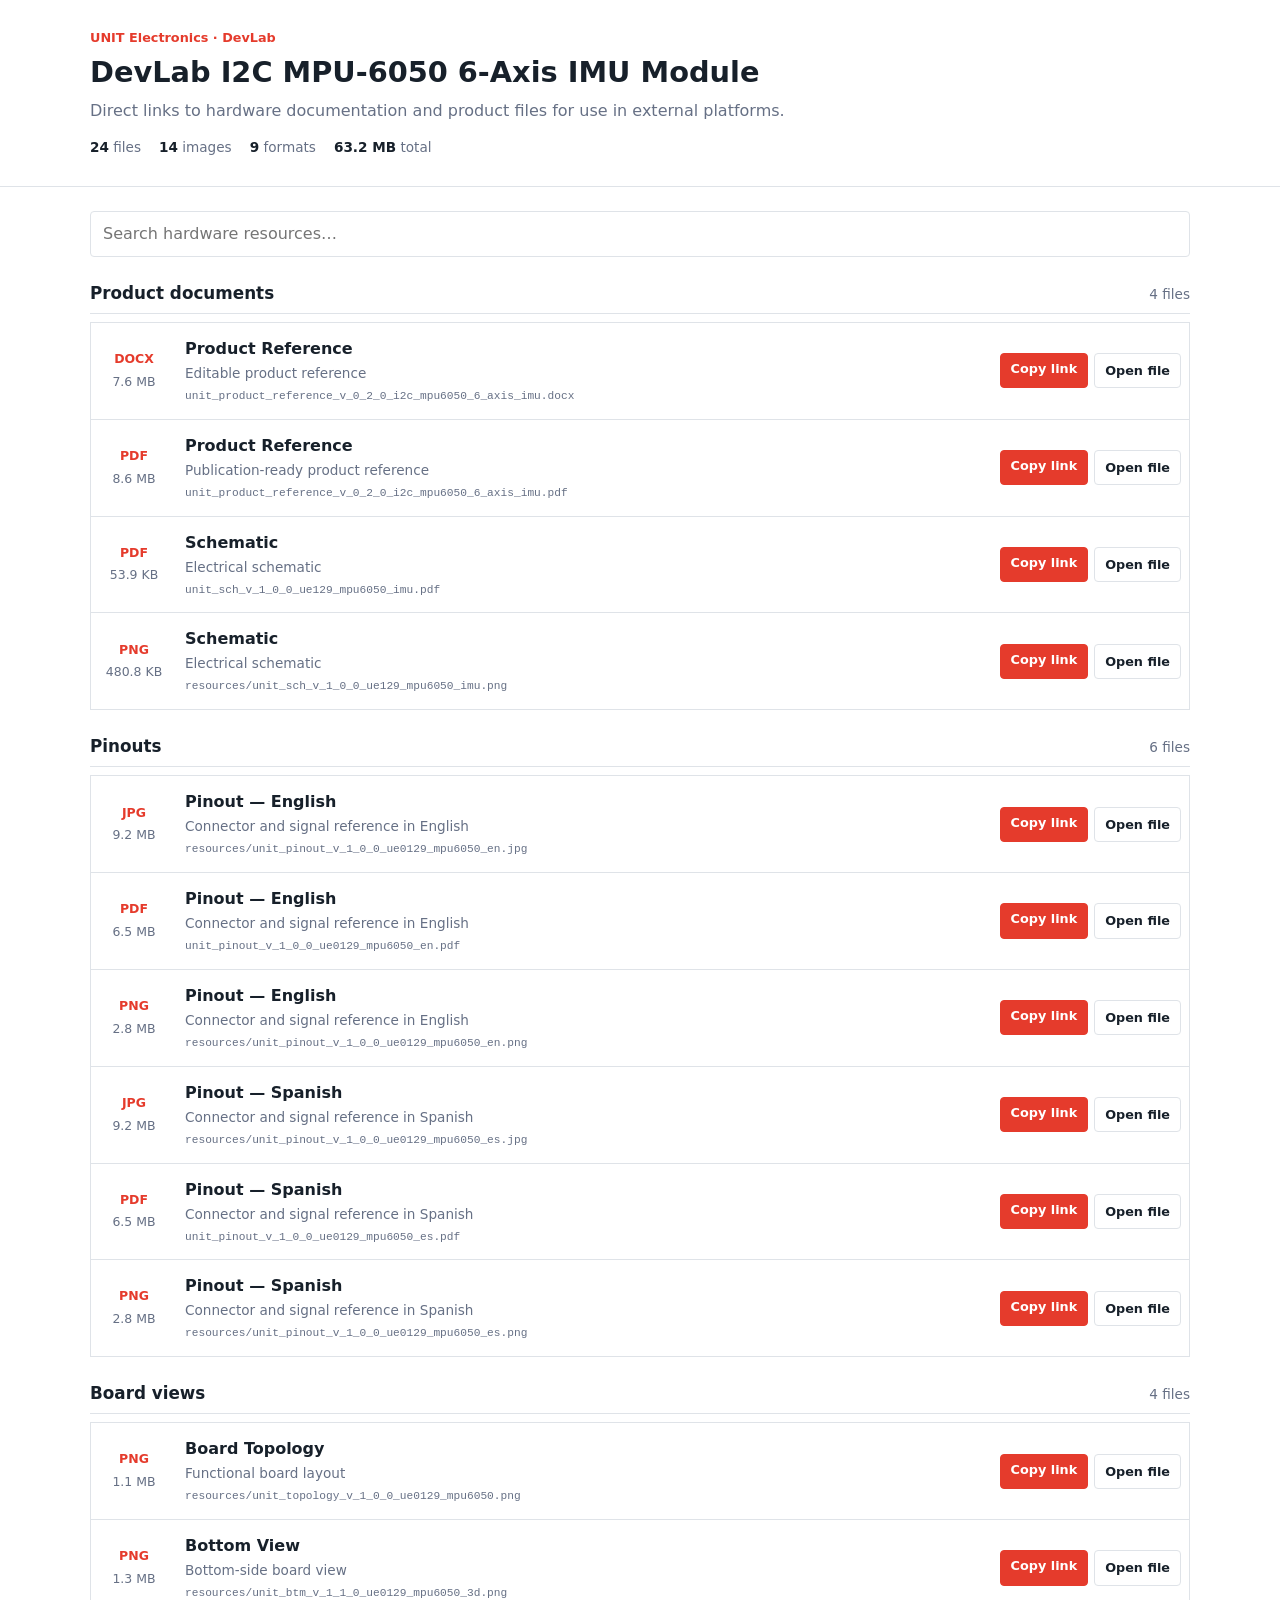
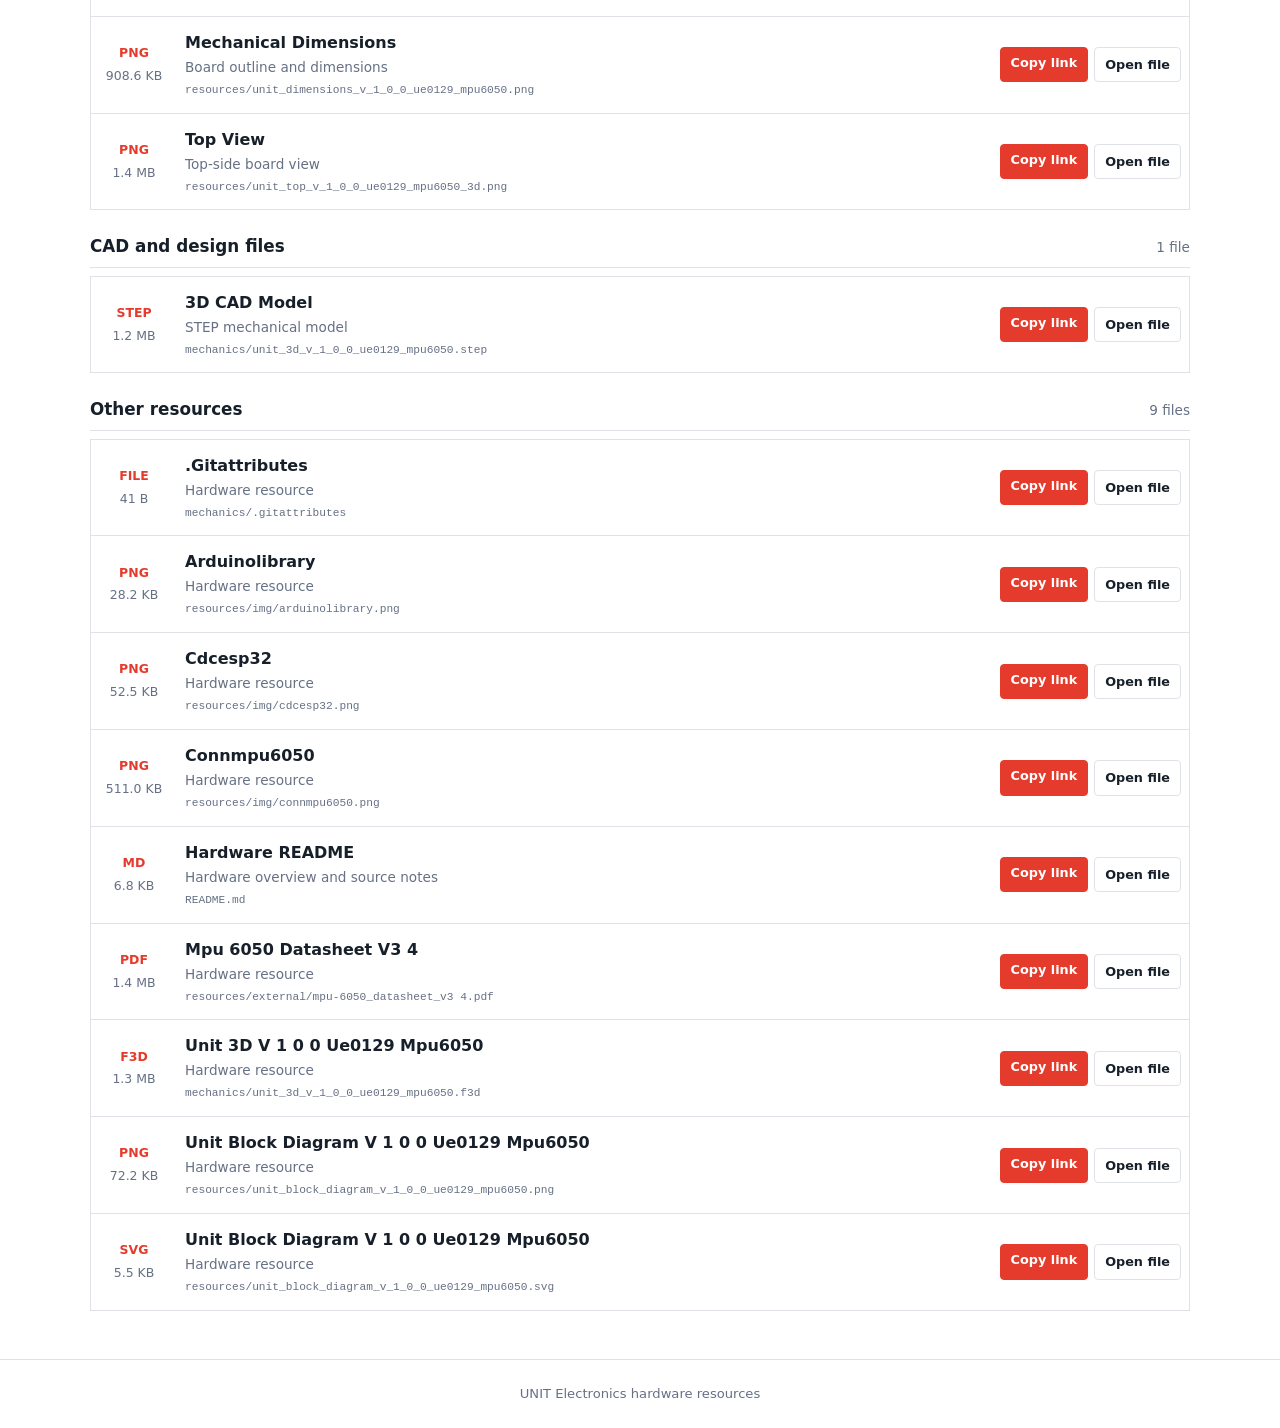
==== commit 21e5c437: "Auto-update hardware documentation [skip ci]" ====
--- a/docs/index.html
+++ b/docs/index.html
@@ -140,10 +140,10 @@
       <h1>DevLab I2C MPU-6050 6-Axis IMU Module</h1>
       <p class="subtitle">Direct links to hardware documentation and product files for use in external platforms.</p>
       <div class="summary" aria-label="Resource summary">
-        <span><strong>21</strong> files</span>
+        <span><strong>24</strong> files</span>
         <span><strong>14</strong> images</span>
-        <span><strong>6</strong> formats</span>
-        <span><strong>60.7 MB</strong> total</span>
+        <span><strong>9</strong> formats</span>
+        <span><strong>63.2 MB</strong> total</span>
       </div>
     </div>
   </header>
@@ -400,10 +400,49 @@
       </section>
       <section class="resource-section">
         <div class="section-heading">
+          <h2>CAD and design files</h2>
+          <span>1 file</span>
+        </div>
+        <div class="resource-list">
+        <article class="resource-item" data-search="3d cad model mechanics/unit_3d_v_1_0_0_ue0129_mpu6050.step step mechanical model">
+          <div class="file-meta">
+            <strong class="file-type">STEP</strong>
+            <span class="file-size">1.2 MB</span>
+          </div>
+          <div class="resource-details">
+            <h3>3D CAD Model</h3>
+            <p>STEP mechanical model</p>
+            <code title="mechanics/unit_3d_v_1_0_0_ue0129_mpu6050.step">mechanics/unit_3d_v_1_0_0_ue0129_mpu6050.step</code>
+          </div>
+          <div class="actions">
+            <button class="button primary copy-link" type="button" data-url="mechanics/unit_3d_v_1_0_0_ue0129_mpu6050.step">Copy link</button>
+            <a class="button" href="mechanics/unit_3d_v_1_0_0_ue0129_mpu6050.step" target="_blank" rel="noopener">Open file</a>
+          </div>
+        </article>
+        </div>
+      </section>
+      <section class="resource-section">
+        <div class="section-heading">
           <h2>Other resources</h2>
-          <span>7 files</span>
+          <span>9 files</span>
         </div>
         <div class="resource-list">
+        <article class="resource-item" data-search=".gitattributes mechanics/.gitattributes hardware resource">
+          <div class="file-meta">
+            <strong class="file-type">FILE</strong>
+            <span class="file-size">41 B</span>
+          </div>
+          <div class="resource-details">
+            <h3>.Gitattributes</h3>
+            <p>Hardware resource</p>
+            <code title="mechanics/.gitattributes">mechanics/.gitattributes</code>
+          </div>
+          <div class="actions">
+            <button class="button primary copy-link" type="button" data-url="mechanics/.gitattributes">Copy link</button>
+            <a class="button" href="mechanics/.gitattributes" target="_blank" rel="noopener">Open file</a>
+          </div>
+        </article>
+
         <article class="resource-item" data-search="arduinolibrary resources/img/arduinolibrary.png hardware resource">
           <div class="file-meta">
             <strong class="file-type">PNG</strong>
@@ -455,7 +494,7 @@
         <article class="resource-item" data-search="hardware readme readme.md hardware overview and source notes">
           <div class="file-meta">
             <strong class="file-type">MD</strong>
-            <span class="file-size">6.6 KB</span>
+            <span class="file-size">6.8 KB</span>
           </div>
           <div class="resource-details">
             <h3>Hardware README</h3>
@@ -481,6 +520,22 @@
           <div class="actions">
             <button class="button primary copy-link" type="button" data-url="resources/external/mpu-6050_datasheet_v3%204.pdf">Copy link</button>
             <a class="button" href="resources/external/mpu-6050_datasheet_v3%204.pdf" target="_blank" rel="noopener">Open file</a>
+          </div>
+        </article>
+
+        <article class="resource-item" data-search="unit 3d v 1 0 0 ue0129 mpu6050 mechanics/unit_3d_v_1_0_0_ue0129_mpu6050.f3d hardware resource">
+          <div class="file-meta">
+            <strong class="file-type">F3D</strong>
+            <span class="file-size">1.3 MB</span>
+          </div>
+          <div class="resource-details">
+            <h3>Unit 3D V 1 0 0 Ue0129 Mpu6050</h3>
+            <p>Hardware resource</p>
+            <code title="mechanics/unit_3d_v_1_0_0_ue0129_mpu6050.f3d">mechanics/unit_3d_v_1_0_0_ue0129_mpu6050.f3d</code>
+          </div>
+          <div class="actions">
+            <button class="button primary copy-link" type="button" data-url="mechanics/unit_3d_v_1_0_0_ue0129_mpu6050.f3d">Copy link</button>
+            <a class="button" href="mechanics/unit_3d_v_1_0_0_ue0129_mpu6050.f3d" target="_blank" rel="noopener">Open file</a>
           </div>
         </article>
 
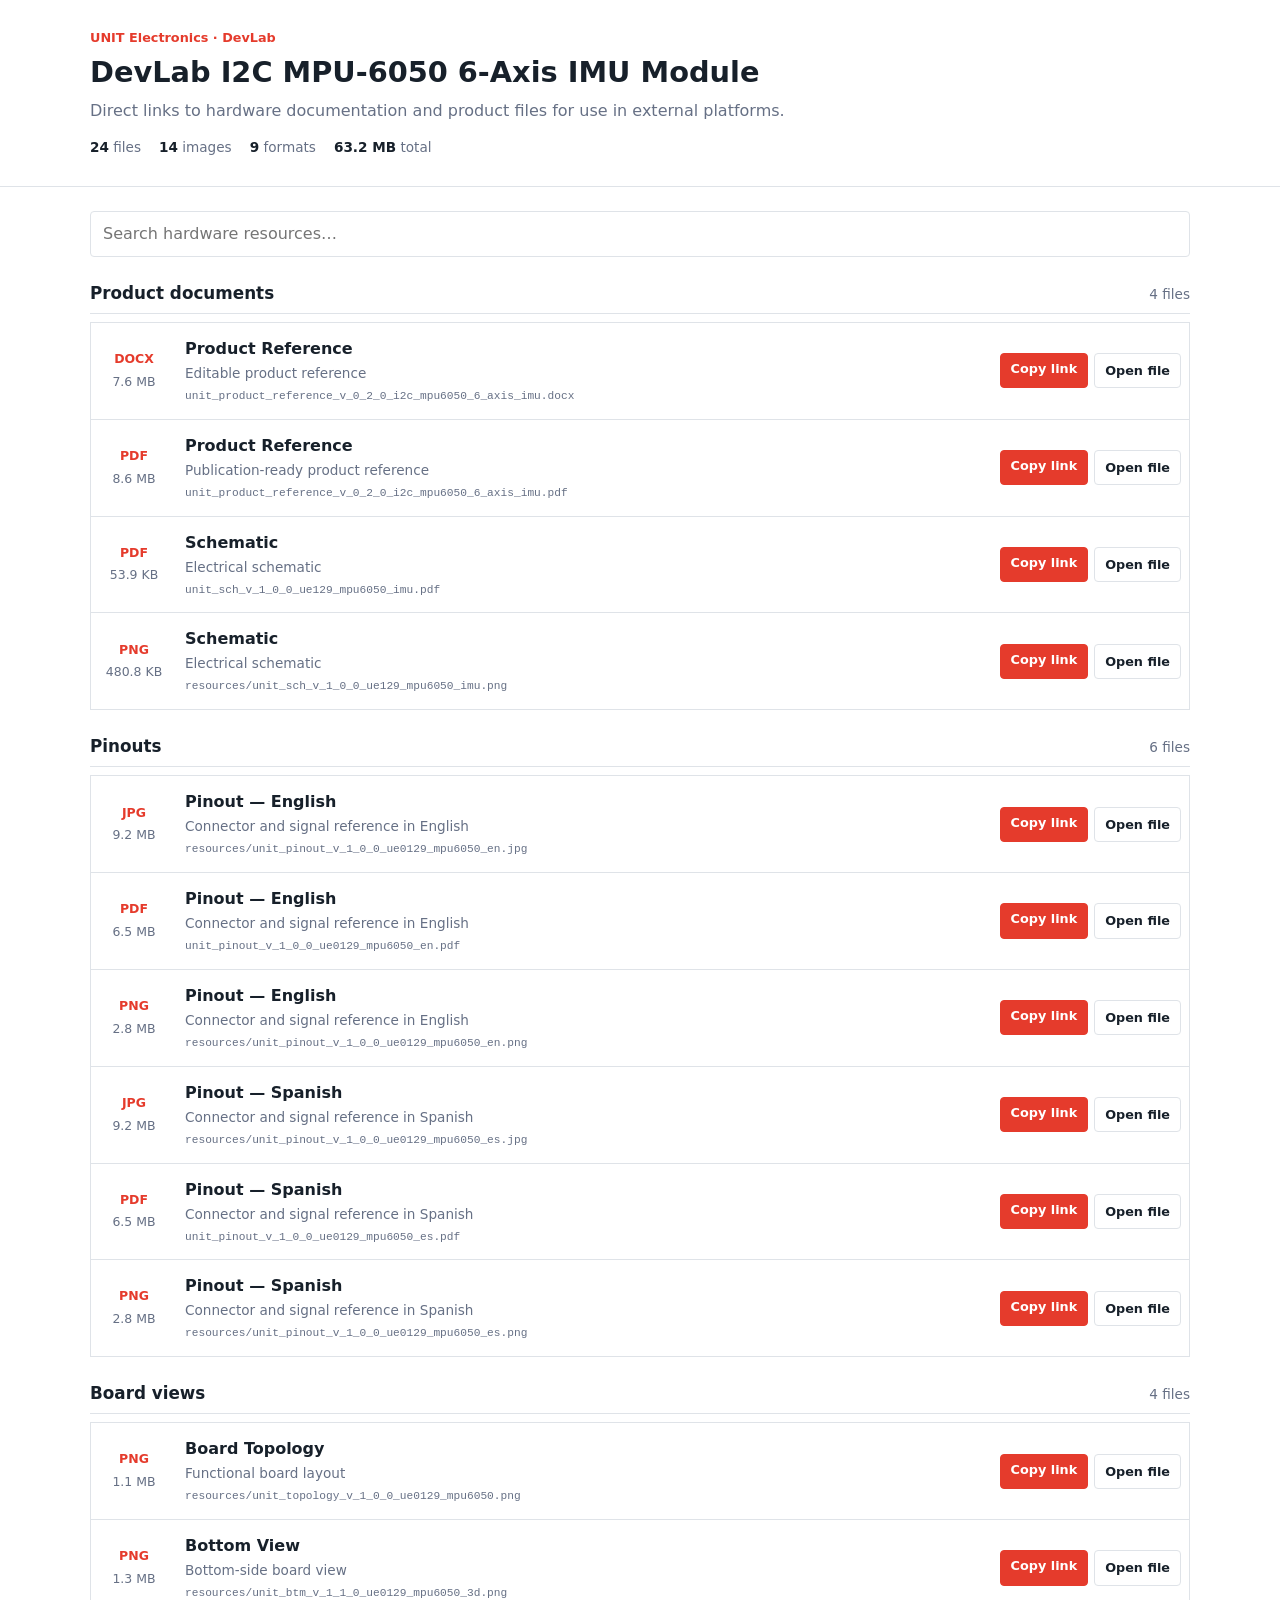
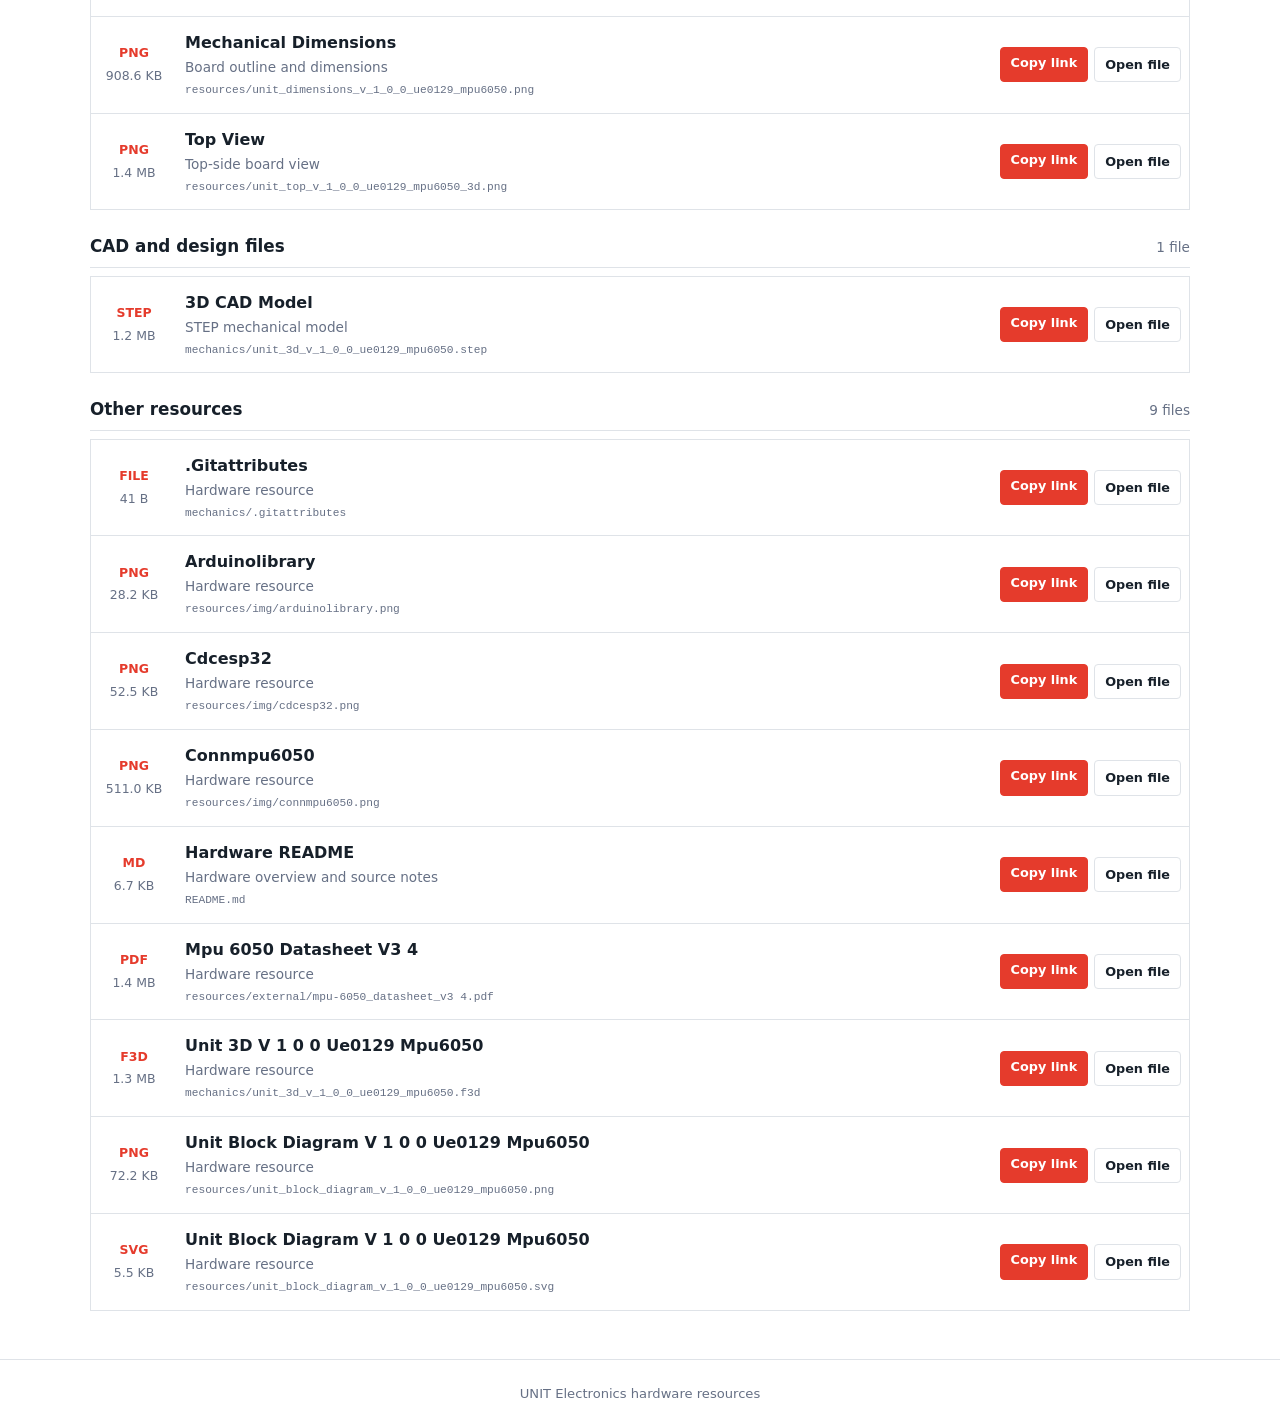
==== commit 786202b0: "Auto-update hardware documentation [skip ci]" ====
--- a/docs/index.html
+++ b/docs/index.html
@@ -494,7 +494,7 @@
         <article class="resource-item" data-search="hardware readme readme.md hardware overview and source notes">
           <div class="file-meta">
             <strong class="file-type">MD</strong>
-            <span class="file-size">6.8 KB</span>
+            <span class="file-size">6.7 KB</span>
           </div>
           <div class="resource-details">
             <h3>Hardware README</h3>
